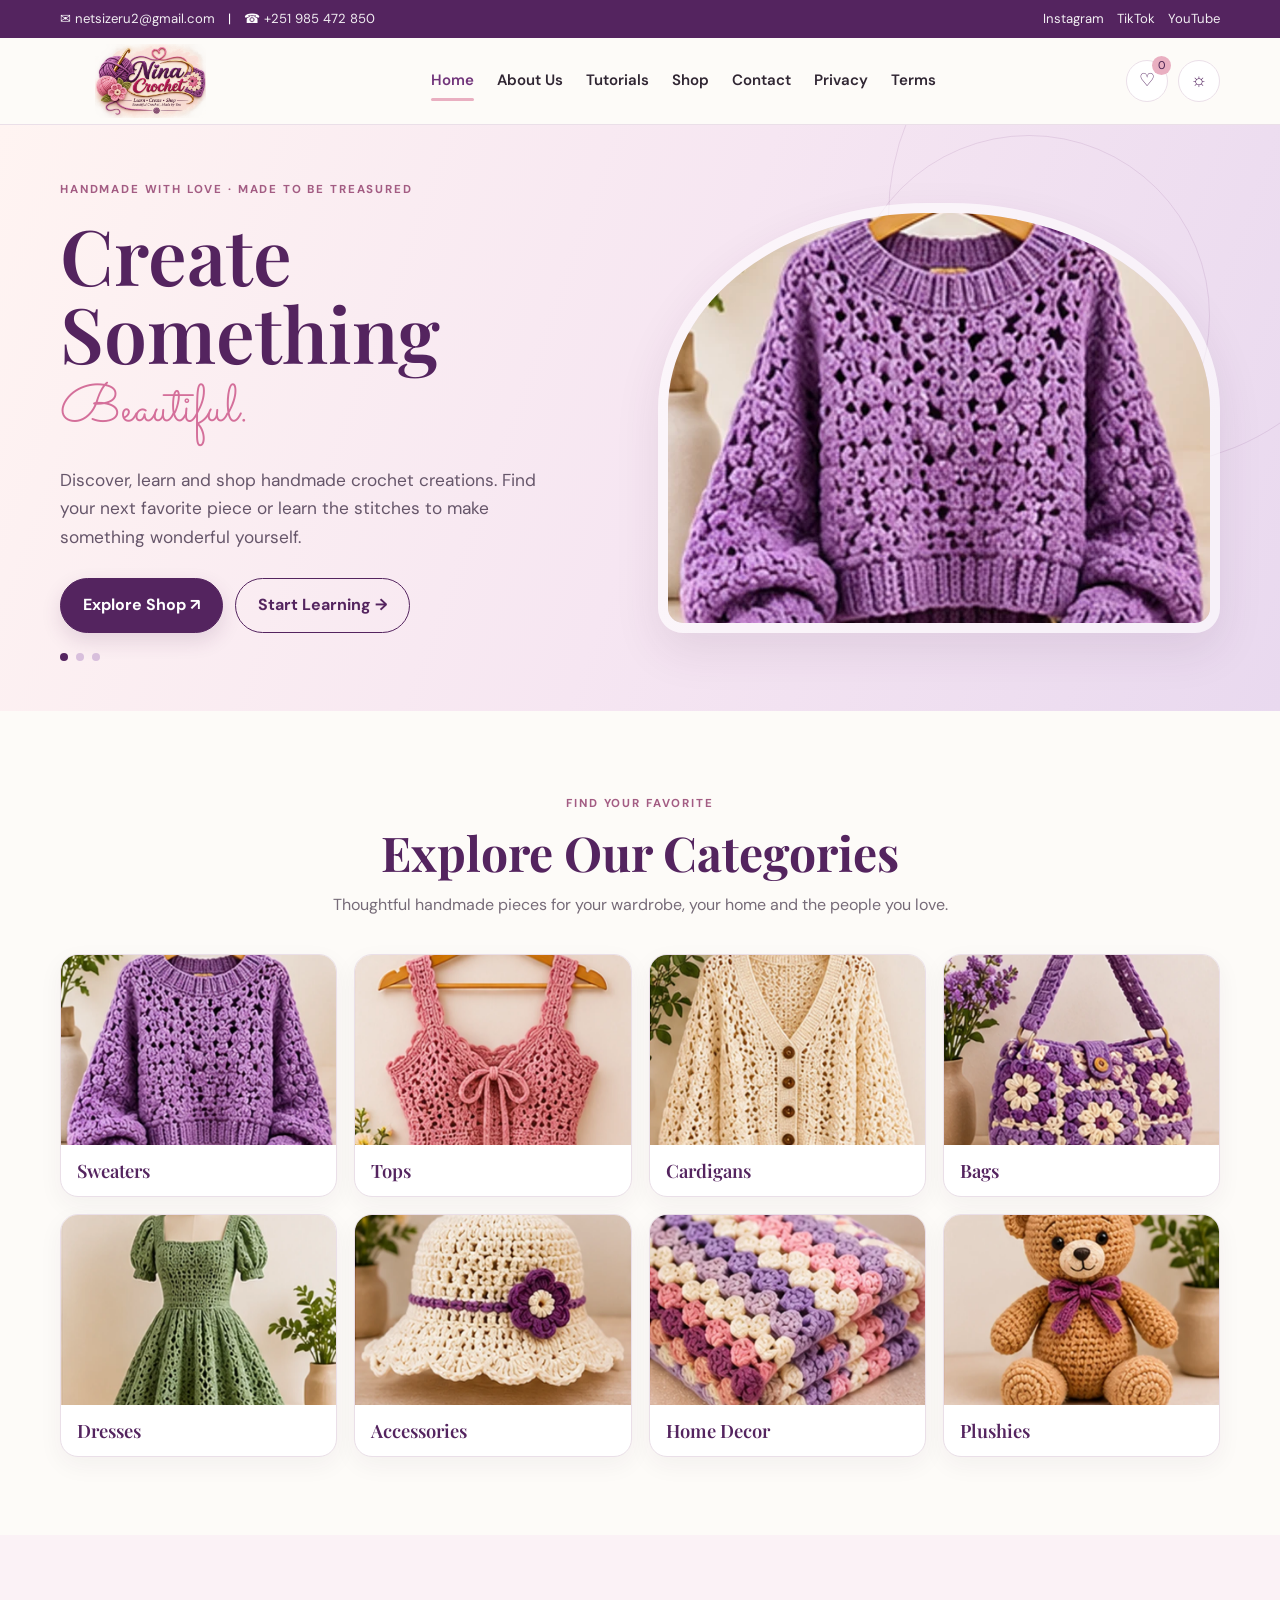
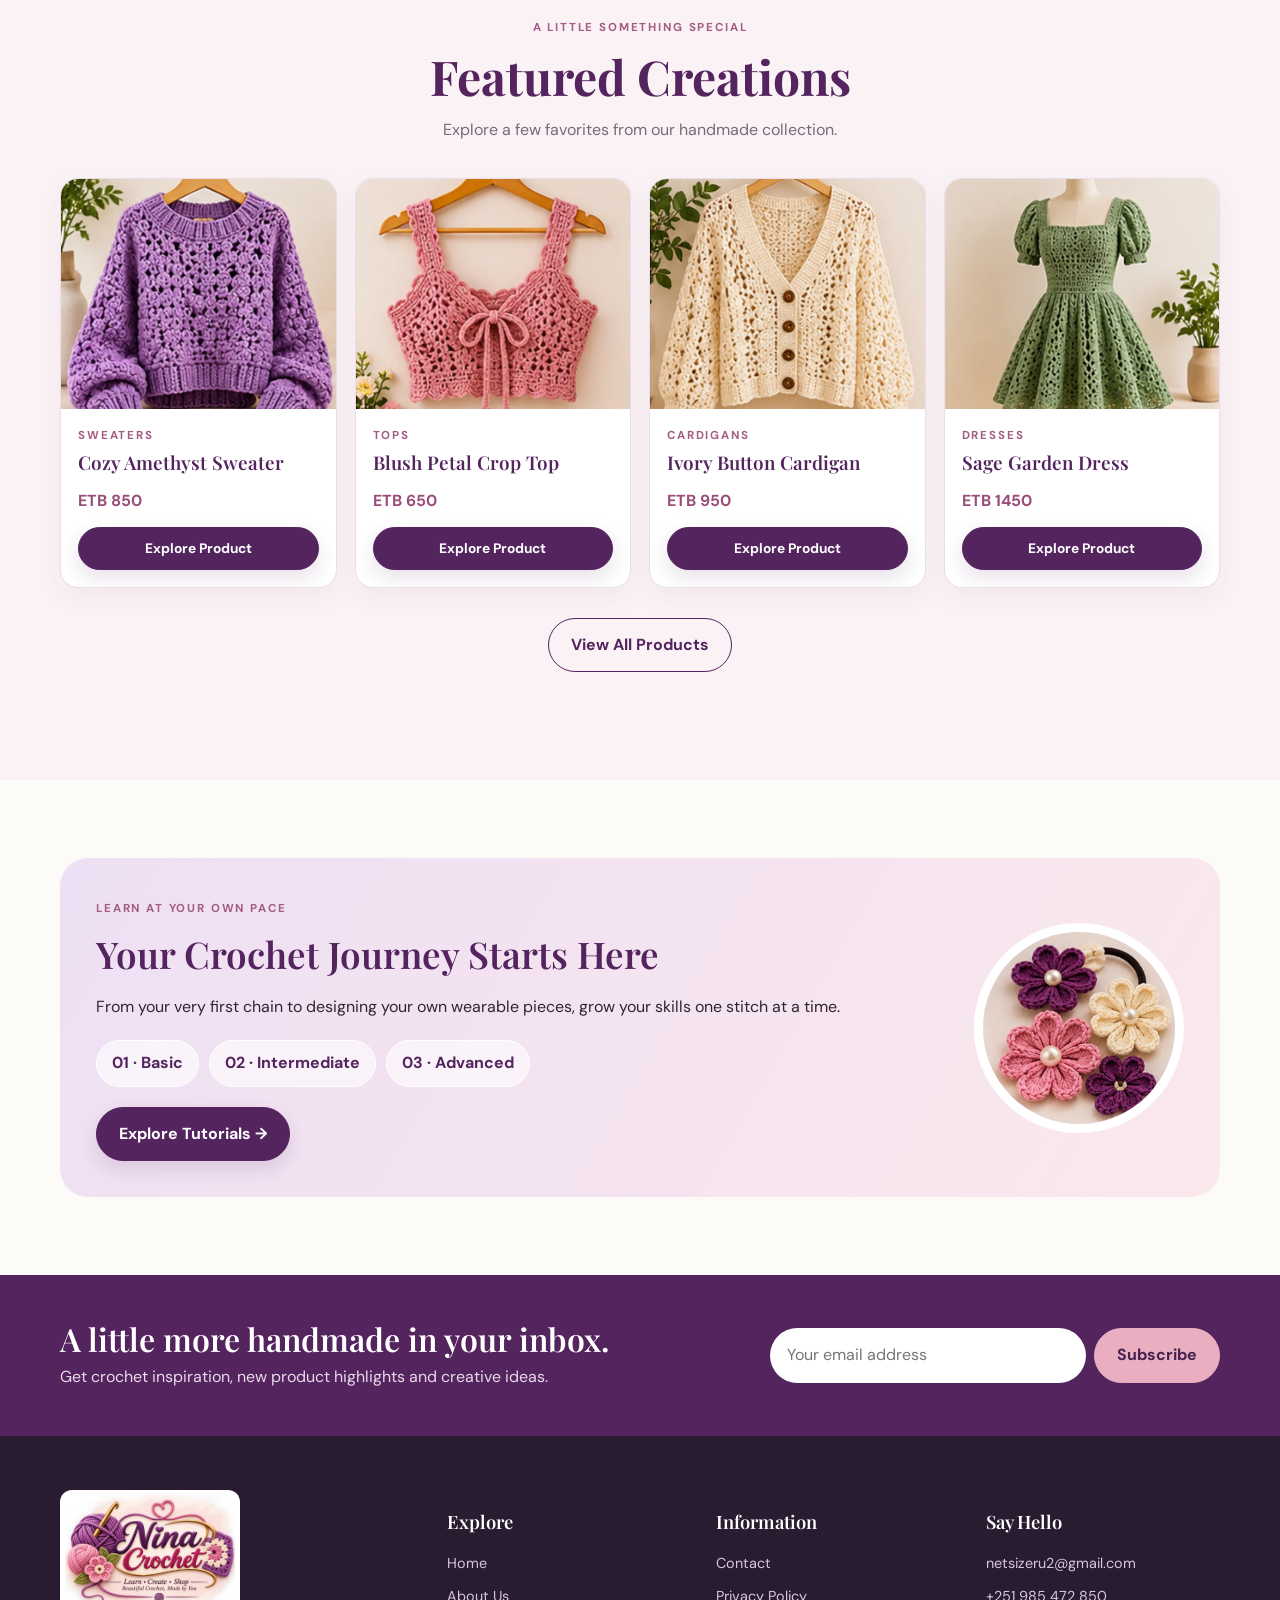
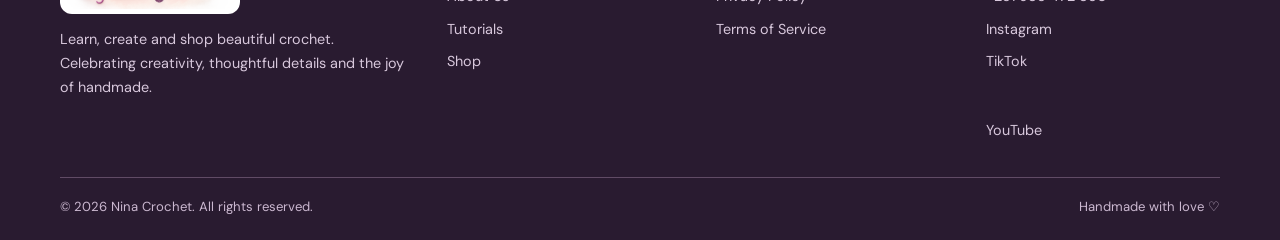
==== index.html @ e2ac70da "Add files via upload" ====
<!doctype html><html lang="en"><head><meta charset="utf-8"><meta name="viewport" content="width=device-width,initial-scale=1"><meta name="description" content="Discover handmade crochet fashion, accessories and tutorials with Nina Crochet."><title>Nina Crochet | Learn • Create • Shop</title><link rel="icon" href="assets/logo/nina-crochet-logo.png"><link rel="stylesheet" href="css/style.css"></head><body>
<div class="topbar"><div class="container"><span>✉ <a href="mailto:netsizeru2@gmail.com">netsizeru2@gmail.com</a>　|　☎ <a href="tel:+251985472850">+251 985 472 850</a></span><span><a href="https://instagram.com/craftware_by_nina" target="_blank" rel="noopener">Instagram</a>　<a href="https://tiktok.com/@ninascrochet" target="_blank" rel="noopener">TikTok</a>　<a href="https://www.youtube.com/@netsizeru6350" target="_blank" rel="noopener">YouTube</a></span></div></div>
<header class="site-header"><div class="container nav-wrap"><a class="brand" href="index.html"><img src="assets/logo/nina-crochet-logo.png" alt="Nina Crochet logo"></a><nav class="nav-links" data-nav><a class="active" href="index.html">Home</a><a href="about.html">About Us</a><a href="tutorials.html">Tutorials</a><a href="shop.html">Shop</a><a href="contact.html">Contact</a><a href="privacy.html">Privacy</a><a href="terms.html">Terms</a></nav><div class="nav-actions"><a class="icon-button cart-link" href="shop.html#cart" aria-label="Shopping cart">♡<span class="cart-count" data-cart-count>0</span></a><button class="icon-button" data-theme-toggle aria-label="Toggle theme">☼</button><button class="icon-button menu-toggle" data-menu-toggle aria-label="Open menu" aria-expanded="false">☰</button></div></div></header>
<main><section class="hero"><div class="container hero-inner"><div class="hero-copy"><span class="eyebrow">Handmade with love · Made to be treasured</span><h1>Create Something <span class="script">Beautiful.</span></h1><p>Discover, learn and shop handmade crochet creations. Find your next favorite piece or learn the stitches to make something wonderful yourself.</p><div class="hero-actions"><a class="button" href="shop.html">Explore Shop ↗</a><a class="button button-outline" href="tutorials.html">Start Learning →</a></div><div class="hero-dots"><span></span><span></span><span></span></div></div><div class="hero-art"><div class="hero-slide active"><img src="assets/products/crochet-01.webp" alt="Nina Crochet brand moodboard with crochet fashion"></div></div></div></section>
<section class="section"><div class="container"><div class="section-heading"><span class="eyebrow">Find your favorite</span><h2>Explore Our Categories</h2><p>Thoughtful handmade pieces for your wardrobe, your home and the people you love.</p></div><div class="category-grid">
<a class="category-card" href="shop.html?category=Sweaters"><img src="assets/products/crochet-01.webp" alt="Crochet sweater"><h3>Sweaters</h3></a><a class="category-card" href="shop.html?category=Tops"><img src="assets/products/crochet-02.webp" alt="Crochet top"><h3>Tops</h3></a><a class="category-card" href="shop.html?category=Cardigans"><img src="assets/products/crochet-03.webp" alt="Crochet cardigan"><h3>Cardigans</h3></a><a class="category-card" href="shop.html?category=Bags"><img src="assets/products/crochet-05.webp" alt="Crochet bag"><h3>Bags</h3></a><a class="category-card" href="shop.html?category=Dresses"><img src="assets/products/crochet-04.webp" alt="Crochet dress"><h3>Dresses</h3></a><a class="category-card" href="shop.html?category=Accessories"><img src="assets/products/crochet-06.webp" alt="Crochet accessories"><h3>Accessories</h3></a><a class="category-card" href="shop.html?category=Home%20Decor"><img src="assets/products/crochet-11.webp" alt="Crochet blanket"><h3>Home Decor</h3></a><a class="category-card" href="shop.html?category=Plushies"><img src="assets/products/crochet-14.webp" alt="Crochet teddy bear"><h3>Plushies</h3></a></div></div></section>
<section class="section" style="background:#fbf2f6"><div class="container"><div class="section-heading"><span class="eyebrow">A little something special</span><h2>Featured Creations</h2><p>Explore a few favorites from our handmade collection.</p></div><div class="product-grid" id="home-featured"></div><div class="center-action"><a class="button button-outline" href="shop.html">View All Products</a></div></div></section>
<section class="section"><div class="container"><div class="learning-banner"><div><span class="eyebrow">Learn at your own pace</span><h2 style="font:600 2.3rem 'Playfair Display',serif;color:var(--plum);margin:8px 0">Your Crochet Journey Starts Here</h2><p>From your very first chain to designing your own wearable pieces, grow your skills one stitch at a time.</p><div class="level-pills"><span>01 · Basic</span><span>02 · Intermediate</span><span>03 · Advanced</span></div><a class="button" href="tutorials.html">Explore Tutorials →</a></div><img src="assets/products/crochet-12.webp" alt="Handmade crochet flowers" style="width:210px;height:210px;object-fit:cover;border-radius:50%;border:9px solid #fff"></div></div></section>
<section class="newsletter"><div class="container newsletter-inner"><div><h2>A little more handmade in your inbox.</h2><p>Get crochet inspiration, new product highlights and creative ideas.</p></div><form data-newsletter><input type="email" placeholder="Your email address" required aria-label="Email address"><button class="button" type="submit">Subscribe</button></form></div></section></main>
<footer class="site-footer"><div class="container"><div class="footer-grid"><div><img class="footer-logo" src="assets/logo/nina-crochet-logo.png" alt="Nina Crochet"><p>Learn, create and shop beautiful crochet. Celebrating creativity, thoughtful details and the joy of handmade.</p></div><div><h3>Explore</h3><div class="footer-links"><a href="index.html">Home</a><a href="about.html">About Us</a><a href="tutorials.html">Tutorials</a><a href="shop.html">Shop</a></div></div><div><h3>Information</h3><div class="footer-links"><a href="contact.html">Contact</a><a href="privacy.html">Privacy Policy</a><a href="terms.html">Terms of Service</a></div></div><div><h3>Say Hello</h3><div class="footer-links"><a href="mailto:netsizeru2@gmail.com">netsizeru2@gmail.com</a><a href="tel:+251985472850">+251 985 472 850</a><a href="https://instagram.com/craftware_by_nina">Instagram</a><a href="https://tiktok.com/@ninascrochet">TikTok</a>　<a href="https://www.youtube.com/@netsizeru6350" target="_blank" rel="noopener">YouTube</a></div></div></div><div class="footer-bottom"><span>© <span data-year></span> Nina Crochet. All rights reserved.</span><span>Handmade with love ♡</span></div></div></footer>
<script src="js/products.js"></script><script src="js/cart.js"></script><script src="js/main.js"></script><script>const featured=document.querySelector('#home-featured');if(featured)featured.innerHTML=PRODUCTS.slice(0,4).map(p=>`<article class="product-card"><a class="product-photo" href="shop.html"><img src="${p.image}" alt="${p.name}"></a><div class="product-info"><span class="eyebrow">${p.category}</span><h3>${p.name}</h3><div class="product-meta"><span>ETB ${p.price}</span></div><a class="button button-small" href="shop.html">Explore Product</a></div></article>`).join('');</script></body></html>
---- css/style.css ----
@import url('https://fonts.googleapis.com/css2?family=DM+Sans:wght@400;500;600;700&family=Playfair+Display:wght@500;600;700&family=Sacramento&display=swap');
:root{--plum:#54245f;--plum2:#71357b;--lav:#c6a7d8;--pink:#e9afc1;--pink2:#f7dce5;--cream:#fff8f0;--ivory:#fdfbf8;--gold:#c5a46d;--ink:#302633;--muted:#766b78;--line:#eadfe8;--card:#fff;--shadow:0 18px 45px rgba(76,39,79,.10);--radius:22px}*{box-sizing:border-box}html{scroll-behavior:smooth}body{margin:0;background:var(--ivory);color:var(--ink);font-family:'DM Sans',sans-serif;line-height:1.65}a{color:inherit;text-decoration:none}button,input,select,textarea{font:inherit}button{cursor:pointer}img{max-width:100%;display:block}.container{width:min(1160px,calc(100% - 40px));margin:auto}.topbar{background:var(--plum);color:#fff;font-size:.82rem;padding:8px 0}.topbar .container{display:flex;justify-content:space-between;gap:14px;flex-wrap:wrap}.topbar a{opacity:.92}.site-header{position:sticky;top:0;z-index:50;background:rgba(253,251,248,.92);backdrop-filter:blur(18px);border-bottom:1px solid var(--line)}.nav-wrap{min-height:86px;display:flex;align-items:center;justify-content:space-between;gap:22px}.brand img{width:180px;height:74px;object-fit:contain;mix-blend-mode:multiply}.nav-links{display:flex;align-items:center;gap:23px;font-size:.94rem;font-weight:600}.nav-links a{padding:10px 0;position:relative}.nav-links a:hover,.nav-links a.active{color:var(--plum2)}.nav-links a.active:after{content:'';height:3px;background:var(--pink);position:absolute;bottom:2px;left:0;right:0;border-radius:9px}.nav-actions{display:flex;align-items:center;gap:10px}.icon-button{width:42px;height:42px;border:1px solid var(--line);background:var(--card);border-radius:50%;color:var(--plum);display:grid;place-items:center;font-size:1.15rem}.cart-link{position:relative}.cart-count{position:absolute;right:-4px;top:-5px;background:var(--pink);color:#48214f;border-radius:20px;min-width:19px;height:19px;font-size:.7rem;display:grid;place-items:center}.menu-toggle{display:none}.button{display:inline-flex;align-items:center;justify-content:center;gap:9px;background:var(--plum);color:#fff;border:1px solid var(--plum);padding:13px 22px;border-radius:999px;font-weight:700;transition:.25s;box-shadow:0 8px 20px rgba(84,36,95,.14)}.button:hover{background:var(--plum2);transform:translateY(-2px)}.button:disabled{opacity:.42;cursor:not-allowed;transform:none}.button-outline{background:transparent;color:var(--plum);box-shadow:none}.button-pink{background:#d978a0;border-color:#d978a0;color:#fff}.button-small{padding:9px 15px;font-size:.86rem}.eyebrow{text-transform:uppercase;letter-spacing:.16em;font-size:.72rem;color:#a35c83;font-weight:700}.section{padding:78px 0}.section-heading{text-align:center;max-width:680px;margin:0 auto 35px}.section-heading.left{text-align:left;margin:0 0 25px}.section-heading h1,.section-heading h2{font-family:'Playfair Display',serif;color:var(--plum);line-height:1.13;margin:10px 0 13px}.section-heading h1{font-size:clamp(2.5rem,5vw,4.2rem)}.section-heading h2{font-size:clamp(2rem,4vw,3rem)}.section-heading p{color:var(--muted);margin:0}.hero{min-height:540px;position:relative;overflow:hidden;background:linear-gradient(110deg,#fff4f2 0%,#f6e6f2 52%,#e9d9ef 100%);display:flex;align-items:center}.hero:before,.hero:after{content:'';position:absolute;border:1px solid rgba(113,53,123,.12);border-radius:50%;width:500px;height:500px;right:-110px;top:-160px}.hero:after{width:360px;height:360px;right:70px;top:10px}.hero-inner{position:relative;z-index:2;display:grid;grid-template-columns:1fr 1fr;align-items:center;gap:35px}.hero-copy{padding:50px 0}.hero h1{font:600 clamp(3rem,6vw,5.3rem)/1.02 'Playfair Display',serif;color:var(--plum);margin:14px 0}.script{font:3.3rem 'Sacramento',cursive;color:#d46f9a;display:block}.hero p{font-size:1.08rem;color:#66566a;max-width:500px}.hero-actions{display:flex;gap:12px;flex-wrap:wrap;margin-top:27px}.hero-art{position:relative;z-index:2}.hero-art img{width:100%;height:430px;object-fit:cover;border-radius:48% 48% 25px 25px;box-shadow:var(--shadow);border:10px solid rgba(255,255,255,.62)}.hero-slide{display:none}.hero-slide.active{display:block;animation:fade .7s}@keyframes fade{from{opacity:.4;transform:translateY(8px)}to{opacity:1;transform:none}}.hero-dots{display:flex;gap:8px;margin-top:20px}.hero-dots span{width:8px;height:8px;border-radius:50%;background:#d8bfdc}.hero-dots span:first-child{background:var(--plum)}.category-grid{display:grid;grid-template-columns:repeat(4,1fr);gap:17px}.category-card{background:var(--card);border:1px solid var(--line);border-radius:18px;overflow:hidden;box-shadow:0 8px 24px rgba(64,33,65,.05);transition:.25s}.category-card:hover{transform:translateY(-5px);box-shadow:var(--shadow)}.category-card img{height:190px;width:100%;object-fit:cover}.category-card h3{font:600 1.15rem 'Playfair Display',serif;color:var(--plum);padding:13px 16px;margin:0}.product-grid{display:grid;grid-template-columns:repeat(4,1fr);gap:18px}.product-card{background:var(--card);border:1px solid var(--line);border-radius:18px;overflow:hidden;box-shadow:0 8px 25px rgba(64,33,65,.05);display:flex;flex-direction:column}.product-photo{display:block;overflow:hidden;background:#f7eaf0}.product-photo img{width:100%;height:230px;object-fit:cover;transition:transform .4s}.product-card:hover .product-photo img{transform:scale(1.05)}.product-info{padding:17px;display:flex;flex-direction:column;flex:1}.product-info h3{font:600 1.18rem 'Playfair Display',serif;color:var(--plum);margin:5px 0}.product-info p{font-size:.88rem;color:var(--muted);margin:4px 0 12px;flex:1}.product-meta{display:flex;justify-content:space-between;align-items:center;font-weight:700;margin:8px 0 13px}.product-meta span:first-child{color:#9b4d79}.learning-banner{background:linear-gradient(120deg,#eee0f4,#fbe8ed);border-radius:28px;padding:36px;display:grid;grid-template-columns:1fr auto;align-items:center;gap:20px}.level-pills{display:flex;gap:10px;flex-wrap:wrap;margin:20px 0}.level-pills span{background:#fff9;border:1px solid #fff;padding:9px 15px;border-radius:50px;color:var(--plum);font-weight:700}.newsletter{background:var(--plum);color:#fff;padding:42px 0}.newsletter-inner{display:flex;justify-content:space-between;align-items:center;gap:30px}.newsletter h2{font:600 2rem 'Playfair Display',serif;margin:0}.newsletter p{margin:4px 0;color:#e9dbea}.newsletter form{display:flex;gap:8px;width:min(450px,100%)}.newsletter input{min-width:0;flex:1;border:0;border-radius:99px;padding:13px 17px}.newsletter .button{background:var(--pink);border-color:var(--pink);color:#45224e;box-shadow:none}.page-hero{padding:65px 0;background:linear-gradient(115deg,#f8eaf0,#eee4f5);text-align:center}.page-hero h1{font:600 clamp(2.5rem,5vw,4rem) 'Playfair Display',serif;color:var(--plum);margin:8px}.page-hero p{color:var(--muted);max-width:650px;margin:10px auto}.content-grid{display:grid;grid-template-columns:repeat(2,1fr);gap:24px}.content-card{background:var(--card);padding:28px;border:1px solid var(--line);border-radius:var(--radius);box-shadow:0 8px 25px rgba(64,33,65,.04)}.content-card h2,.content-card h3{font-family:'Playfair Display',serif;color:var(--plum)}.content-card p{color:var(--muted)}.contact-grid{display:grid;grid-template-columns:repeat(3,1fr);gap:17px}.contact-card{background:var(--card);padding:23px;border:1px solid var(--line);border-radius:18px}.contact-card .contact-icon{font-size:1.7rem;color:#b96c98}.contact-card h3{font-family:'Playfair Display',serif;color:var(--plum);margin:8px 0}.contact-form{max-width:720px;margin:35px auto 0;background:var(--card);border:1px solid var(--line);padding:30px;border-radius:22px}.field{display:grid;gap:7px;margin-bottom:16px}.field label{font-weight:700;font-size:.9rem}.field input,.field select,.field textarea,.filter-control{width:100%;padding:12px 14px;border:1px solid var(--line);border-radius:12px;background:var(--ivory);color:var(--ink)}.field textarea{min-height:130px;resize:vertical}.site-footer{background:#291b30;color:#f8edf7;padding:54px 0 22px}.footer-grid{display:grid;grid-template-columns:1.5fr 1fr 1fr 1fr;gap:35px}.footer-logo{width:180px;background:#fff;border-radius:12px;padding:5px;margin-bottom:13px}.site-footer p,.site-footer a{color:#d8c8dc;font-size:.9rem}.site-footer h3{font:600 1.15rem 'Playfair Display',serif;color:#fff}.footer-links{display:grid;gap:9px}.footer-bottom{border-top:1px solid #604b65;margin-top:35px;padding-top:18px;display:flex;justify-content:space-between;gap:15px;flex-wrap:wrap;color:#cbb8d0;font-size:.82rem}.filter-layout{display:grid;grid-template-columns:245px 1fr;gap:28px}.filter-panel{background:var(--card);border:1px solid var(--line);padding:20px;border-radius:18px;height:max-content;position:sticky;top:110px}.filter-panel h3{font:600 1.25rem 'Playfair Display',serif;color:var(--plum);margin:0 0 18px}.filter-panel .field{margin-bottom:14px}.filter-panel label{font-size:.85rem;font-weight:700}.shop-toolbar{display:flex;justify-content:space-between;gap:15px;align-items:center;margin-bottom:18px;flex-wrap:wrap}.shop-toolbar input{max-width:260px}.shop-toolbar select{width:auto;min-width:160px}.center-action{text-align:center;margin:30px 0}.cart-layout{display:grid;grid-template-columns:1.5fr .8fr;gap:25px}.cart-box,.summary-box{background:var(--card);border:1px solid var(--line);border-radius:20px;padding:24px}.cart-row{display:grid;grid-template-columns:75px 1fr auto auto;gap:14px;align-items:center;padding:15px 0;border-bottom:1px solid var(--line)}.cart-row img{width:75px;height:75px;object-fit:cover;border-radius:12px}.cart-row-main small{display:block;color:var(--muted)}.quantity{display:flex;align-items:center;gap:10px;margin-top:7px}.quantity button{width:26px;height:26px;border:1px solid var(--line);background:var(--ivory);border-radius:50%}.summary-box{height:max-content}.summary-line{display:flex;justify-content:space-between;margin:12px 0}.summary-total{border-top:1px solid var(--line);padding-top:15px;font-size:1.2rem;font-weight:700}.empty-state{text-align:center;color:var(--muted);padding:30px}.modal{border:0;border-radius:22px;padding:0;width:min(560px,calc(100% - 30px));box-shadow:0 25px 90px #24152b55}.modal::backdrop{background:#21142899;backdrop-filter:blur(4px)}.modal-inner{padding:28px;background:var(--ivory)}.modal-head{display:flex;justify-content:space-between;align-items:center}.modal-head h2{font:600 1.8rem 'Playfair Display',serif;color:var(--plum)}.level-grid{display:grid;grid-template-columns:repeat(3,1fr);gap:18px}.level-card{background:var(--card);border:1px solid var(--line);border-radius:20px;padding:23px;box-shadow:0 10px 28px rgba(64,33,65,.05)}.level-card.locked{opacity:.62}.level-number{font:600 2rem 'Playfair Display',serif;color:#c17ca5}.level-top{display:flex;justify-content:space-between;align-items:center}.pill{font-size:.73rem;font-weight:700;padding:5px 10px;border-radius:30px;background:#f6e4ed;color:#85456d}.level-card h2{font:600 1.8rem 'Playfair Display',serif;color:var(--plum);margin:12px 0 4px}.level-card p,.level-card small{color:var(--muted)}.progress-track{height:7px;background:#f0e5ef;border-radius:10px;margin:17px 0 7px;overflow:hidden}.progress-track span{display:block;height:100%;background:linear-gradient(90deg,#b77ac6,#e89bb8);border-radius:10px}.level-card .button{width:100%;margin-top:15px}.lesson-area,.quiz-area{margin-top:35px;background:var(--card);border:1px solid var(--line);border-radius:22px;padding:30px}.lesson-list{display:grid;gap:10px}.lesson-row{display:flex;align-items:center;justify-content:space-between;gap:16px;padding:14px;border:1px solid var(--line);border-radius:14px}.lesson-row>div{display:flex;gap:13px;align-items:center}.lesson-index{font:600 1.3rem 'Playfair Display',serif;color:#bd7ca0}.lesson-row small{display:block;color:var(--muted)}.quiz-callout{margin-top:22px;background:#f8edf4;padding:20px;border-radius:15px;display:flex;justify-content:space-between;align-items:center;gap:15px}.quiz-callout p{margin:4px 0;color:var(--muted)}.quiz-question{border:1px solid var(--line);border-radius:15px;padding:17px;margin:15px 0}.quiz-question legend{font-weight:700;padding:0 7px}.quiz-question label{display:block;padding:7px;color:var(--muted)}.quiz-result{background:#f5eaf5;padding:20px;border-radius:15px;margin-top:18px}.certificate{border:8px double var(--gold);padding:35px;text-align:center;background:#fffaf5}.certificate h2{font:600 2.4rem 'Playfair Display',serif;color:var(--plum)}.hidden,[hidden]{display:none!important}.notice{padding:14px 17px;background:#fff2df;border-left:4px solid var(--gold);border-radius:10px;color:#68533b;font-size:.9rem}.socials{display:flex;gap:12px;flex-wrap:wrap}.socials a{border:1px solid #ffffff44;border-radius:50px;padding:8px 13px}
:root[data-theme="dark"]{--ivory:#211a25;--card:#302538;--ink:#f7edf5;--muted:#c7b7c8;--line:#55445b;--cream:#302538;--plum:#d8b5e5;--plum2:#c69ad7;--shadow:0 18px 45px rgba(0,0,0,.25)}:root[data-theme="dark"] .site-header{background:rgba(38,29,43,.93)}:root[data-theme="dark"] .brand img{mix-blend-mode:normal;border-radius:8px}:root[data-theme="dark"] .page-hero,:root[data-theme="dark"] .hero{background:linear-gradient(110deg,#332337,#44334e)}:root[data-theme="dark"] .hero p{color:#e0d3e4}:root[data-theme="dark"] .learning-banner,:root[data-theme="dark"] .quiz-callout,:root[data-theme="dark"] .quiz-result{background:#49364e}:root[data-theme="dark"] .field input,:root[data-theme="dark"] .field select,:root[data-theme="dark"] .field textarea,:root[data-theme="dark"] .filter-control{background:#251d2b;color:var(--ink)}
@media(max-width:900px){.nav-links{display:none;position:absolute;top:86px;left:0;right:0;background:var(--ivory);padding:18px 25px 25px;box-shadow:var(--shadow);flex-direction:column;align-items:flex-start}.nav-links.open{display:flex}.menu-toggle{display:grid}.hero-inner{grid-template-columns:1fr 1fr}.hero-art img{height:350px}.category-grid,.product-grid{grid-template-columns:repeat(2,1fr)}.level-grid{grid-template-columns:1fr}.footer-grid{grid-template-columns:repeat(2,1fr)}.contact-grid{grid-template-columns:repeat(2,1fr)}}
@media(max-width:620px){.container{width:min(100% - 28px,1160px)}.topbar .container{justify-content:center}.nav-wrap{min-height:74px}.brand img{width:140px;height:62px}.nav-links{top:74px}.nav-actions{gap:6px}.hero{min-height:auto}.hero-inner{grid-template-columns:1fr;gap:0}.hero-copy{padding:48px 0 15px}.hero h1{font-size:3.2rem}.hero-art img{height:270px;border-radius:28px}.section{padding:55px 0}.category-grid,.product-grid{grid-template-columns:repeat(2,minmax(0,1fr));gap:12px}.category-card img{height:135px}.product-photo img{height:165px}.product-info{padding:12px}.product-info h3{font-size:1rem}.product-info p{font-size:.8rem}.learning-banner{grid-template-columns:1fr;padding:24px}.newsletter-inner{display:block}.newsletter form{margin-top:18px}.content-grid,.contact-grid{grid-template-columns:1fr}.filter-layout{grid-template-columns:1fr}.filter-panel{position:static}.cart-layout{grid-template-columns:1fr}.cart-row{grid-template-columns:58px 1fr auto;gap:9px}.cart-row img{width:58px;height:58px}.cart-row>strong{grid-column:2}.cart-row>.icon-button{grid-column:3;grid-row:1}.footer-grid{grid-template-columns:1fr 1fr;gap:22px}.lesson-area,.quiz-area{padding:18px}.lesson-row{align-items:flex-start;flex-direction:column}.quiz-callout{align-items:flex-start;flex-direction:column}.page-hero{padding:48px 0}.section-heading h2{font-size:2.2rem}}
.lesson-row{display:block}.lesson-row summary{cursor:pointer;list-style:none;font-weight:600;color:var(--plum)}.lesson-row summary::-webkit-details-marker{display:none}.lesson-row summary:after{content:'＋';float:right;color:#b96c98}.lesson-row[open] summary:after{content:'−'}.lesson-row p{color:var(--muted);margin:12px 0}.lesson-row .button{margin:4px 0 0}@media print{body *{visibility:hidden!important}#nina-certificate,#nina-certificate *{visibility:visible!important}#nina-certificate{position:absolute;left:0;top:0;width:100%;background:#fff!important;color:#302633!important}}
.lesson-video-placeholder{margin:12px 0;padding:22px;border:1px dashed #cba9c9;border-radius:13px;background:linear-gradient(120deg,#fbf1f7,#f5edf8);color:#8a688a;text-align:center;font-size:.88rem}
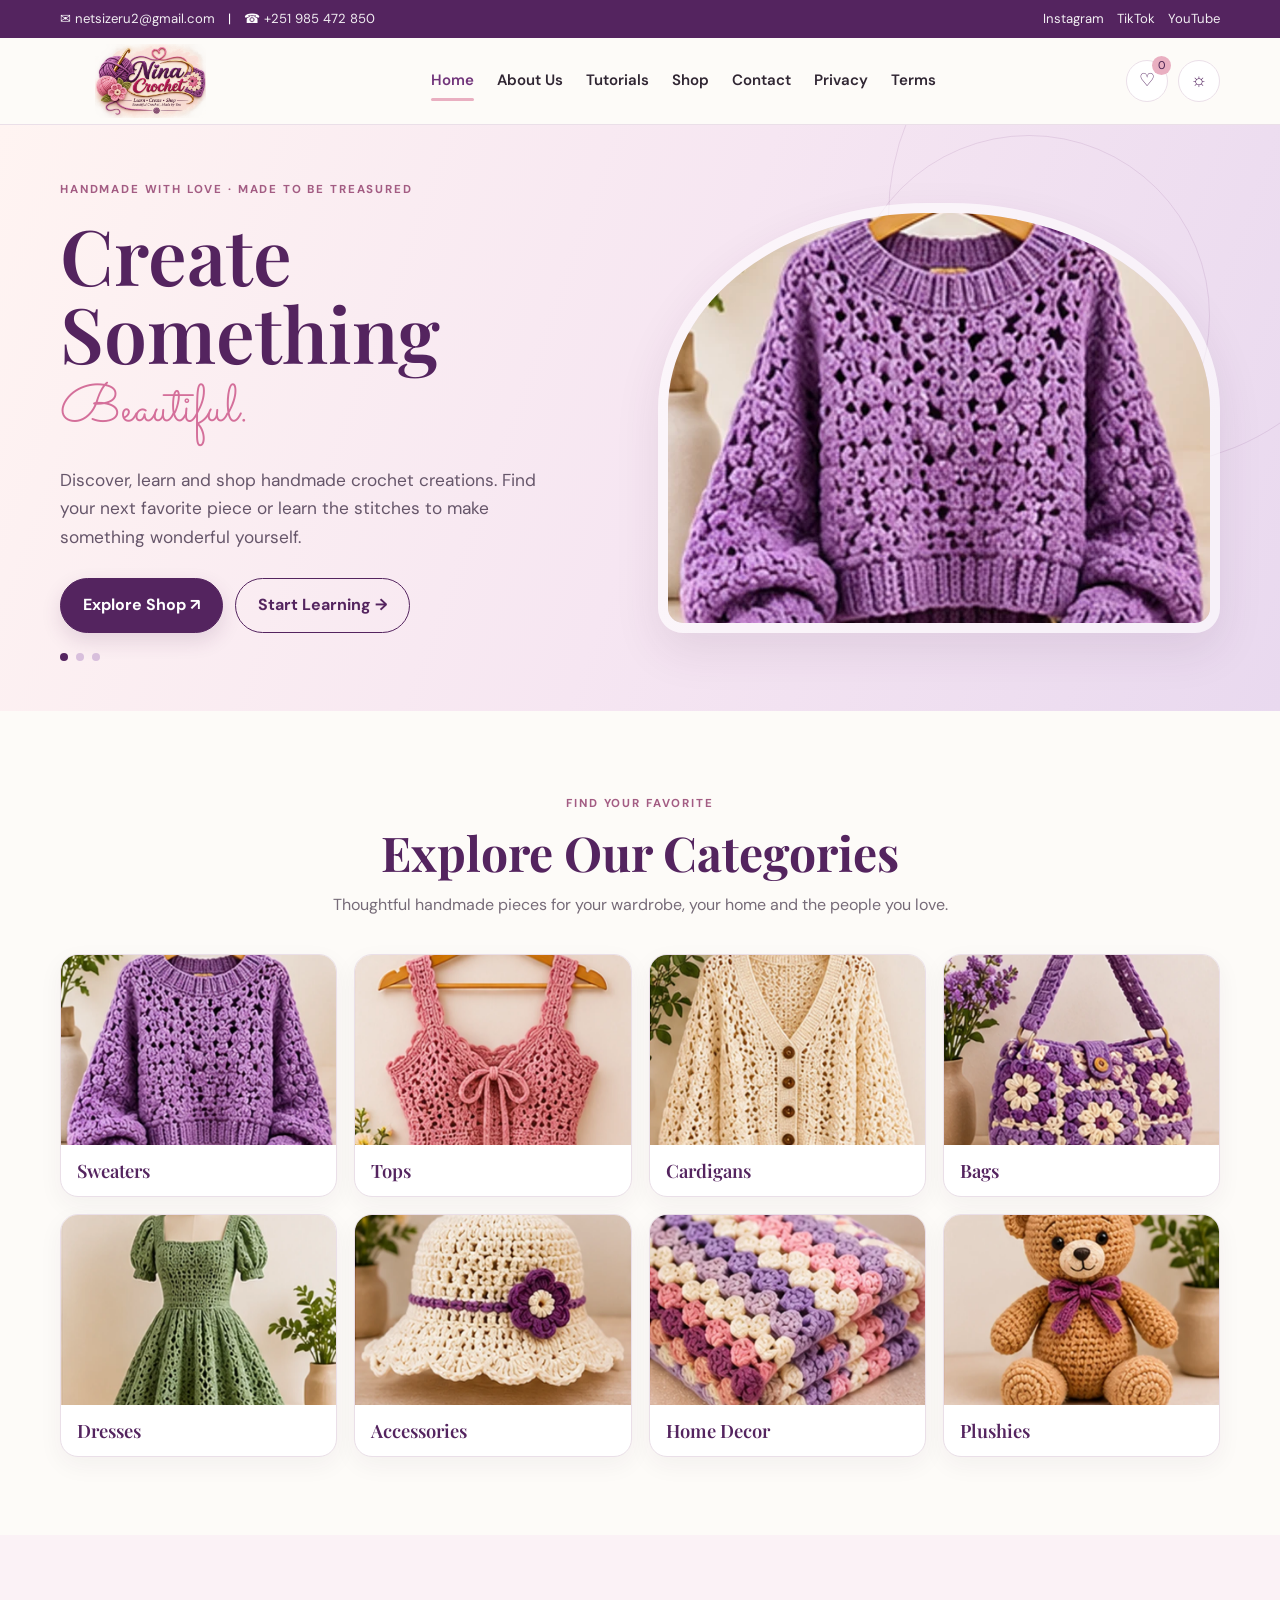
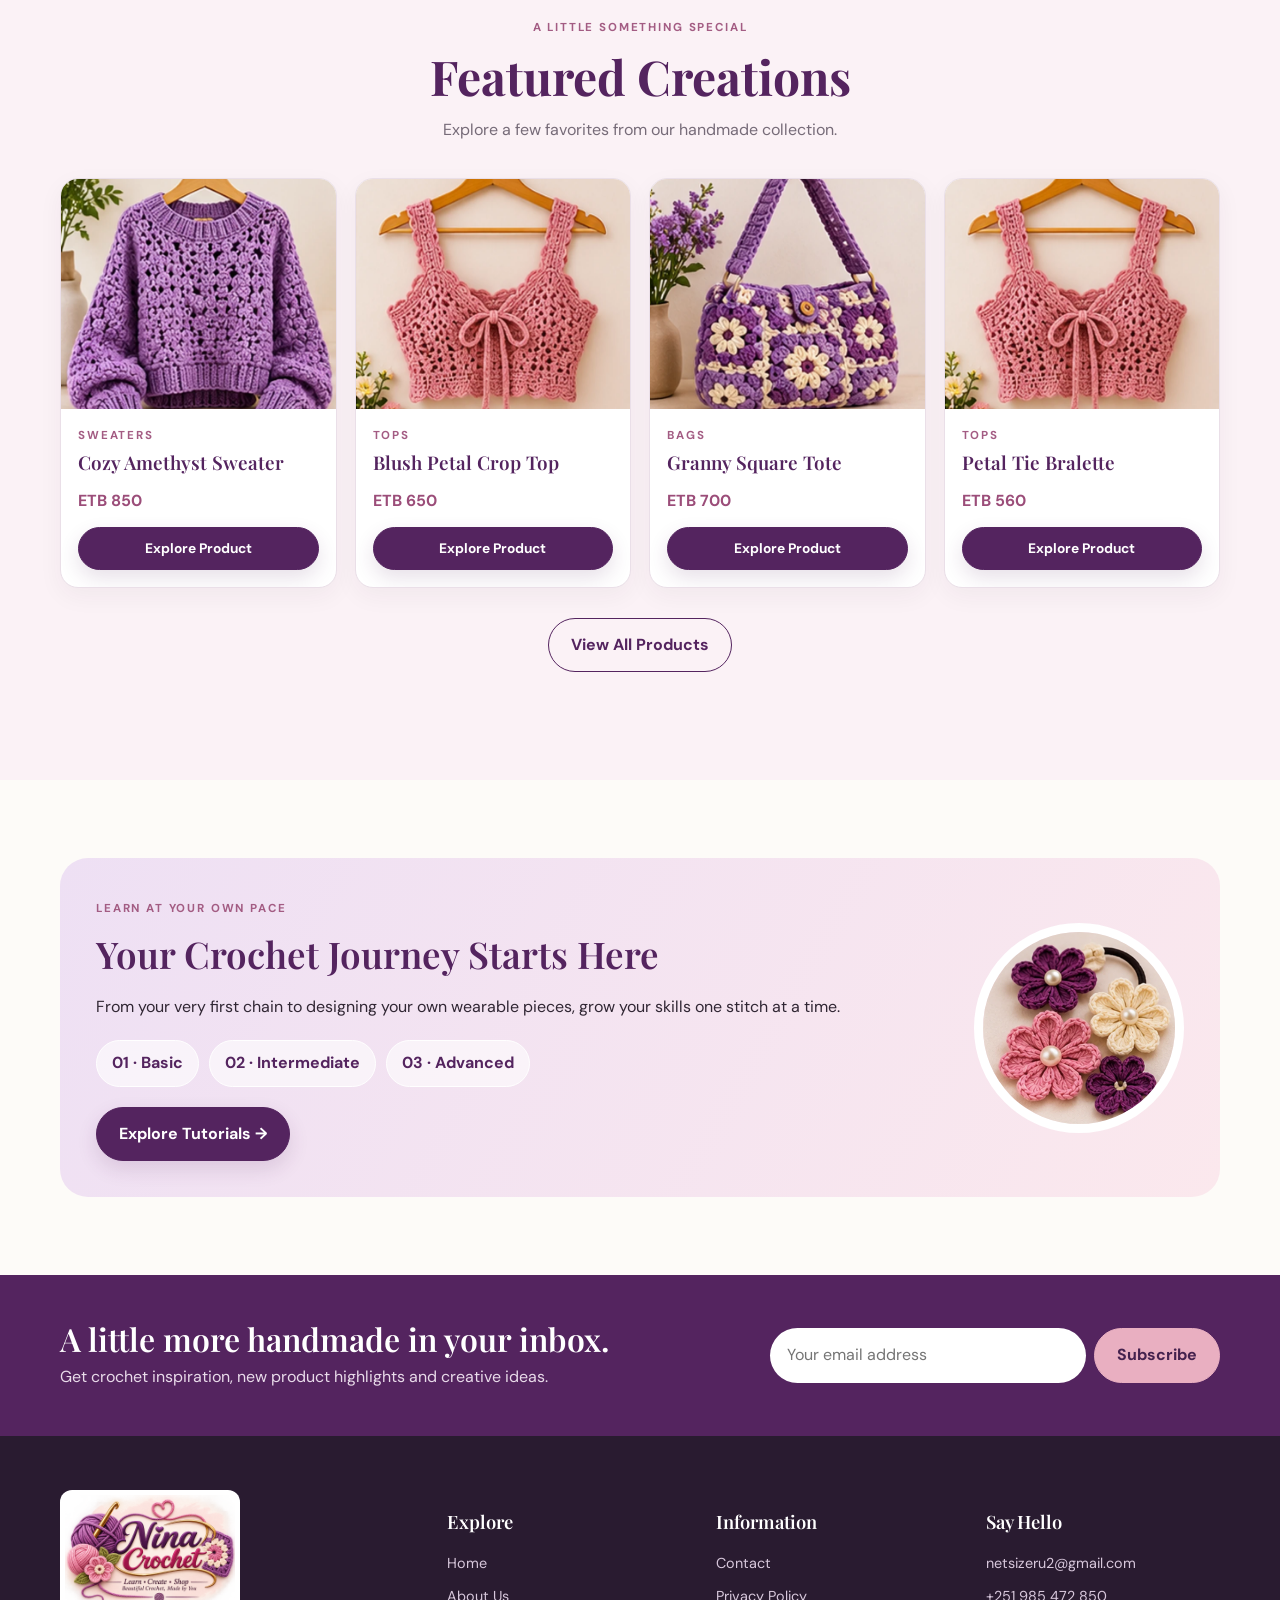
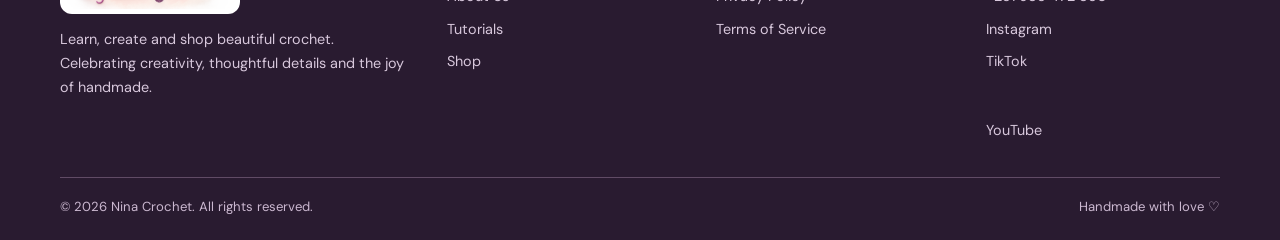
==== commit 73db1bdd: "Add files via upload" ====
--- a/index.html
+++ b/index.html
@@ -8,4 +8,4 @@
 <section class="section"><div class="container"><div class="learning-banner"><div><span class="eyebrow">Learn at your own pace</span><h2 style="font:600 2.3rem 'Playfair Display',serif;color:var(--plum);margin:8px 0">Your Crochet Journey Starts Here</h2><p>From your very first chain to designing your own wearable pieces, grow your skills one stitch at a time.</p><div class="level-pills"><span>01 · Basic</span><span>02 · Intermediate</span><span>03 · Advanced</span></div><a class="button" href="tutorials.html">Explore Tutorials →</a></div><img src="assets/products/crochet-12.webp" alt="Handmade crochet flowers" style="width:210px;height:210px;object-fit:cover;border-radius:50%;border:9px solid #fff"></div></div></section>
 <section class="newsletter"><div class="container newsletter-inner"><div><h2>A little more handmade in your inbox.</h2><p>Get crochet inspiration, new product highlights and creative ideas.</p></div><form data-newsletter><input type="email" placeholder="Your email address" required aria-label="Email address"><button class="button" type="submit">Subscribe</button></form></div></section></main>
 <footer class="site-footer"><div class="container"><div class="footer-grid"><div><img class="footer-logo" src="assets/logo/nina-crochet-logo.png" alt="Nina Crochet"><p>Learn, create and shop beautiful crochet. Celebrating creativity, thoughtful details and the joy of handmade.</p></div><div><h3>Explore</h3><div class="footer-links"><a href="index.html">Home</a><a href="about.html">About Us</a><a href="tutorials.html">Tutorials</a><a href="shop.html">Shop</a></div></div><div><h3>Information</h3><div class="footer-links"><a href="contact.html">Contact</a><a href="privacy.html">Privacy Policy</a><a href="terms.html">Terms of Service</a></div></div><div><h3>Say Hello</h3><div class="footer-links"><a href="mailto:netsizeru2@gmail.com">netsizeru2@gmail.com</a><a href="tel:+251985472850">+251 985 472 850</a><a href="https://instagram.com/craftware_by_nina">Instagram</a><a href="https://tiktok.com/@ninascrochet">TikTok</a>　<a href="https://www.youtube.com/@netsizeru6350" target="_blank" rel="noopener">YouTube</a></div></div></div><div class="footer-bottom"><span>© <span data-year></span> Nina Crochet. All rights reserved.</span><span>Handmade with love ♡</span></div></div></footer>
-<script src="js/products.js"></script><script src="js/cart.js"></script><script src="js/main.js"></script><script>const featured=document.querySelector('#home-featured');if(featured)featured.innerHTML=PRODUCTS.slice(0,4).map(p=>`<article class="product-card"><a class="product-photo" href="shop.html"><img src="${p.image}" alt="${p.name}"></a><div class="product-info"><span class="eyebrow">${p.category}</span><h3>${p.name}</h3><div class="product-meta"><span>ETB ${p.price}</span></div><a class="button button-small" href="shop.html">Explore Product</a></div></article>`).join('');</script></body></html>
+<script src="js/products.js"></script><script src="js/cart.js"></script><script src="js/main.js"></script><script>const featured=document.querySelector('#home-featured');if(featured)featured.innerHTML=[PRODUCTS[0],PRODUCTS[1],PRODUCTS[4],PRODUCTS[17]].map(p=>`<article class="product-card"><a class="product-photo" href="shop.html"><img src="${p.image}" alt="${p.name}"></a><div class="product-info"><span class="eyebrow">${p.category}</span><h3>${p.name}</h3><div class="product-meta"><span>${p.price==null?'Contact for price':`ETB ${p.price}`}</span></div><a class="button button-small" href="shop.html">Explore Product</a></div></article>`).join('');</script></body></html>
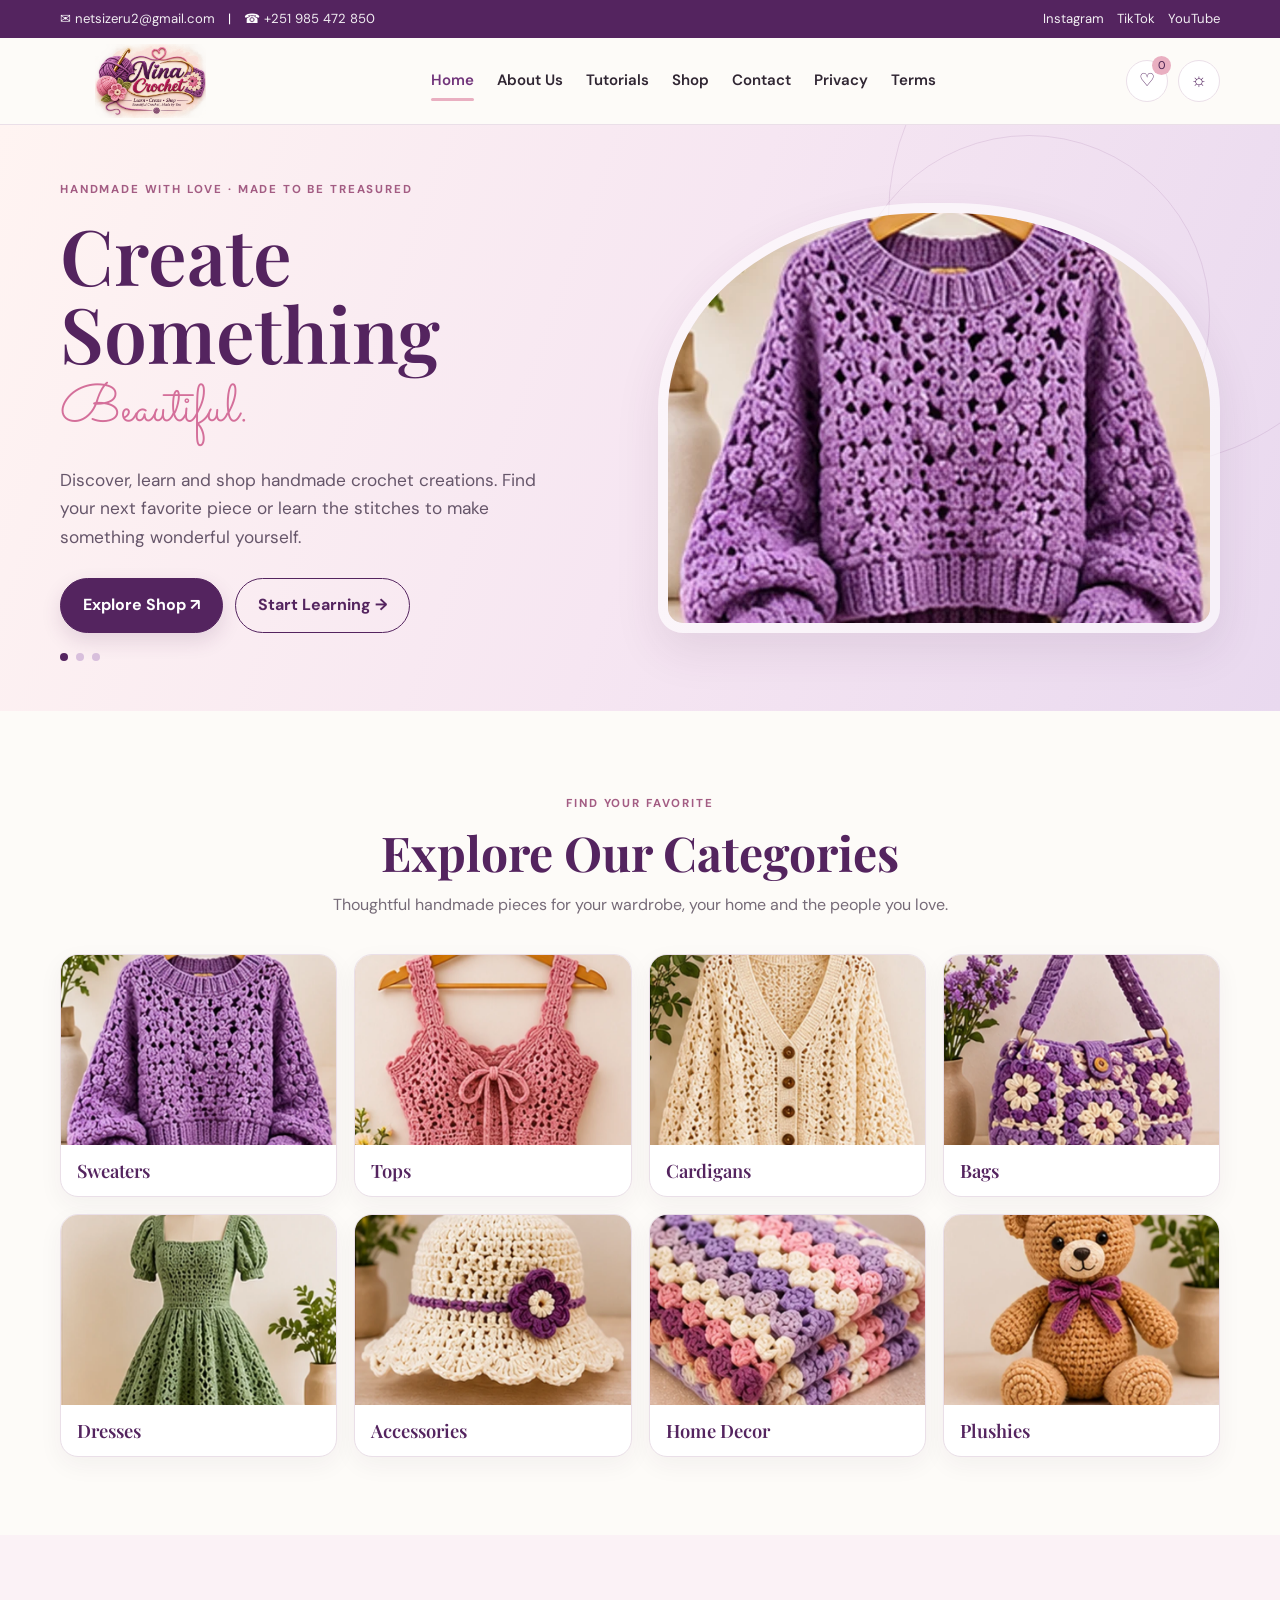
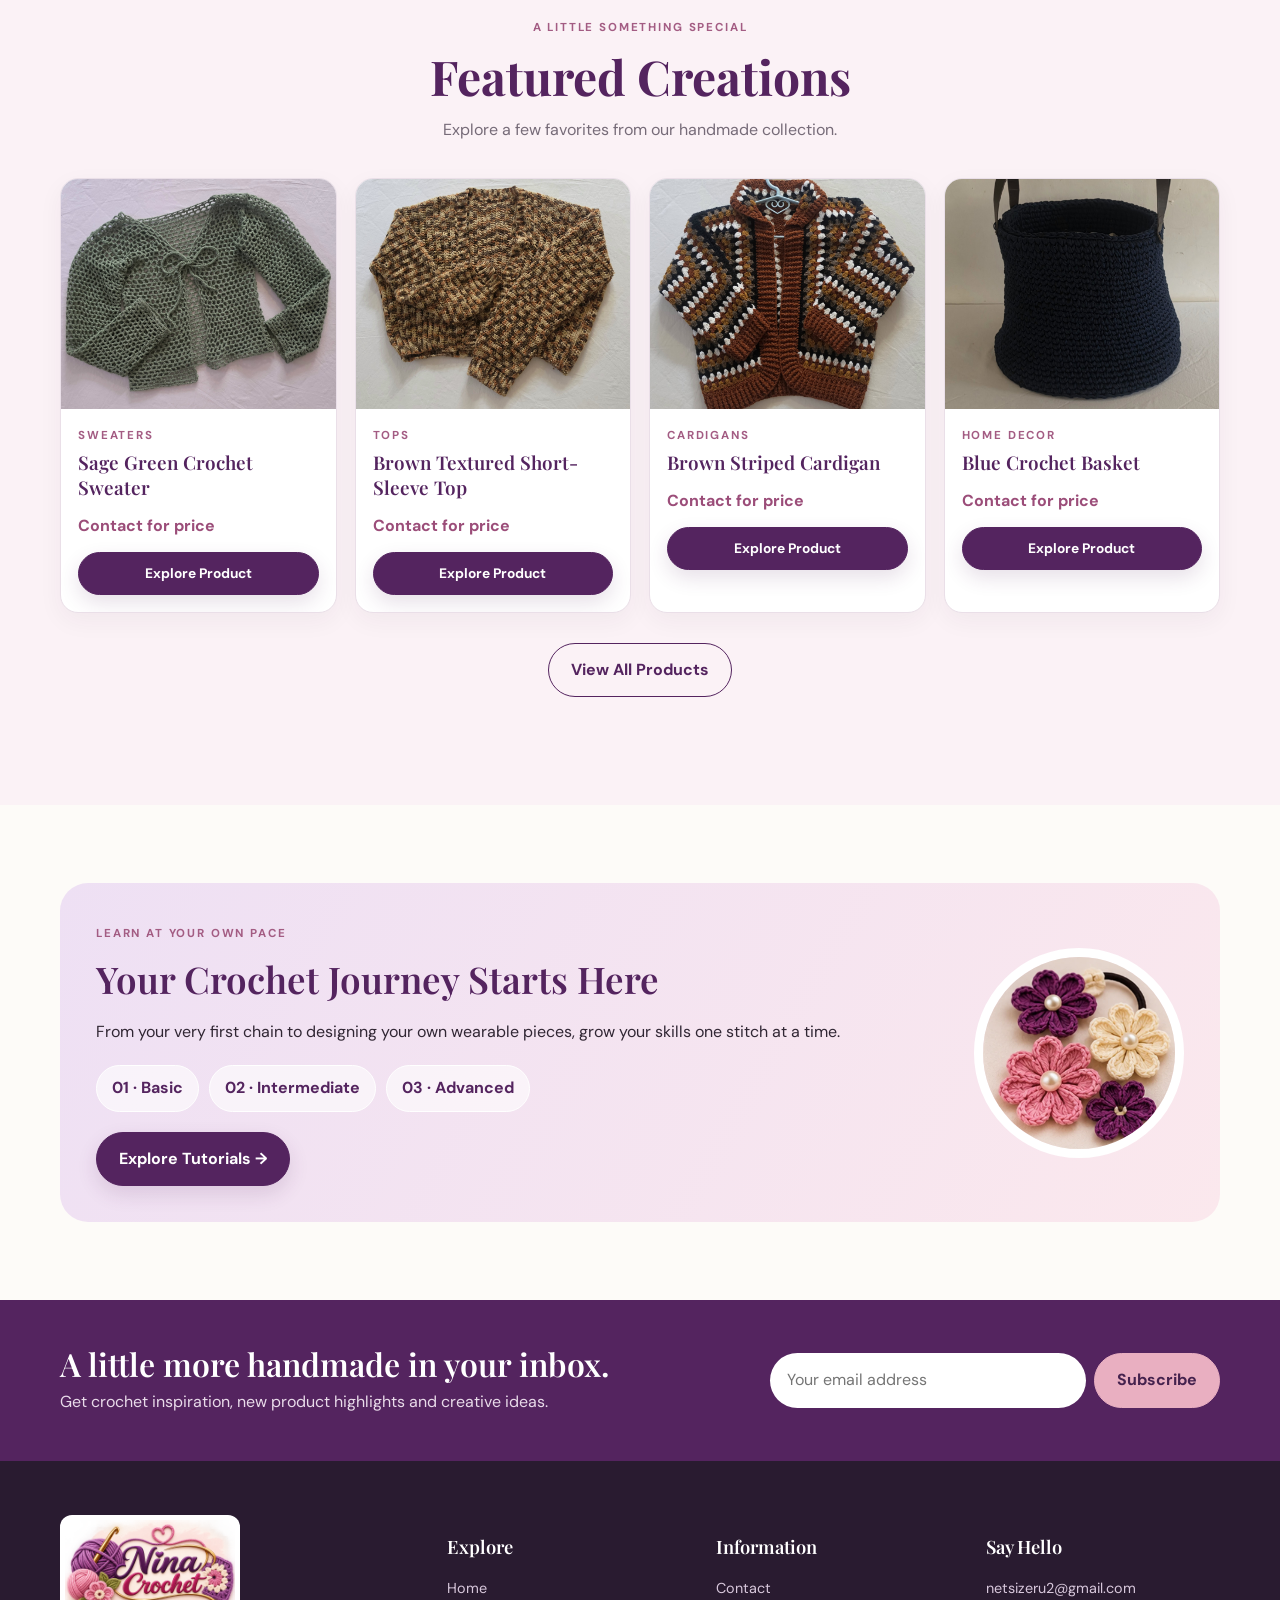
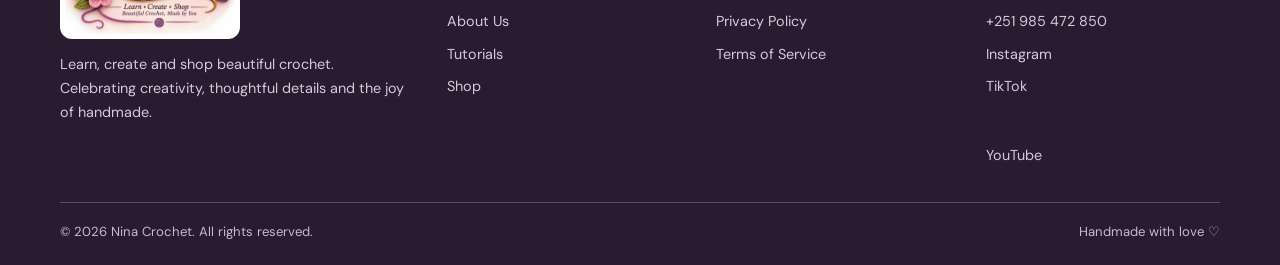
==== commit 8c6e7a39: "Add files via upload" ====
--- a/index.html
+++ b/index.html
@@ -1,5 +1,5 @@
 <!doctype html><html lang="en"><head><meta charset="utf-8"><meta name="viewport" content="width=device-width,initial-scale=1"><meta name="description" content="Discover handmade crochet fashion, accessories and tutorials with Nina Crochet."><title>Nina Crochet | Learn • Create • Shop</title><link rel="icon" href="assets/logo/nina-crochet-logo.png"><link rel="stylesheet" href="css/style.css"></head><body>
-<div class="topbar"><div class="container"><span>✉ <a href="mailto:netsizeru2@gmail.com">netsizeru2@gmail.com</a>　|　☎ <a href="tel:+251985472850">+251 985 472 850</a></span><span><a href="https://instagram.com/craftware_by_nina" target="_blank" rel="noopener">Instagram</a>　<a href="https://tiktok.com/@ninascrochet" target="_blank" rel="noopener">TikTok</a>　<a href="https://www.youtube.com/@netsizeru6350" target="_blank" rel="noopener">YouTube</a></span></div></div>
+<div class="topbar"><div class="container"><span>✉ <a href="mailto:netsizeru2@gmail.com">netsizeru2@gmail.com</a>　|　☎ <a href="tel:+251985472850">+251 985 472 850</a></span><span><a href="https://instagram.com/craftwear_bynina" target="_blank" rel="noopener">Instagram</a>　<a href="https://tiktok.com/@craftwear_bynina" target="_blank" rel="noopener">TikTok</a>　<a href="https://www.youtube.com/@netsizeru6350" target="_blank" rel="noopener">YouTube</a></span></div></div>
 <header class="site-header"><div class="container nav-wrap"><a class="brand" href="index.html"><img src="assets/logo/nina-crochet-logo.png" alt="Nina Crochet logo"></a><nav class="nav-links" data-nav><a class="active" href="index.html">Home</a><a href="about.html">About Us</a><a href="tutorials.html">Tutorials</a><a href="shop.html">Shop</a><a href="contact.html">Contact</a><a href="privacy.html">Privacy</a><a href="terms.html">Terms</a></nav><div class="nav-actions"><a class="icon-button cart-link" href="shop.html#cart" aria-label="Shopping cart">♡<span class="cart-count" data-cart-count>0</span></a><button class="icon-button" data-theme-toggle aria-label="Toggle theme">☼</button><button class="icon-button menu-toggle" data-menu-toggle aria-label="Open menu" aria-expanded="false">☰</button></div></div></header>
 <main><section class="hero"><div class="container hero-inner"><div class="hero-copy"><span class="eyebrow">Handmade with love · Made to be treasured</span><h1>Create Something <span class="script">Beautiful.</span></h1><p>Discover, learn and shop handmade crochet creations. Find your next favorite piece or learn the stitches to make something wonderful yourself.</p><div class="hero-actions"><a class="button" href="shop.html">Explore Shop ↗</a><a class="button button-outline" href="tutorials.html">Start Learning →</a></div><div class="hero-dots"><span></span><span></span><span></span></div></div><div class="hero-art"><div class="hero-slide active"><img src="assets/products/crochet-01.webp" alt="Nina Crochet brand moodboard with crochet fashion"></div></div></div></section>
 <section class="section"><div class="container"><div class="section-heading"><span class="eyebrow">Find your favorite</span><h2>Explore Our Categories</h2><p>Thoughtful handmade pieces for your wardrobe, your home and the people you love.</p></div><div class="category-grid">
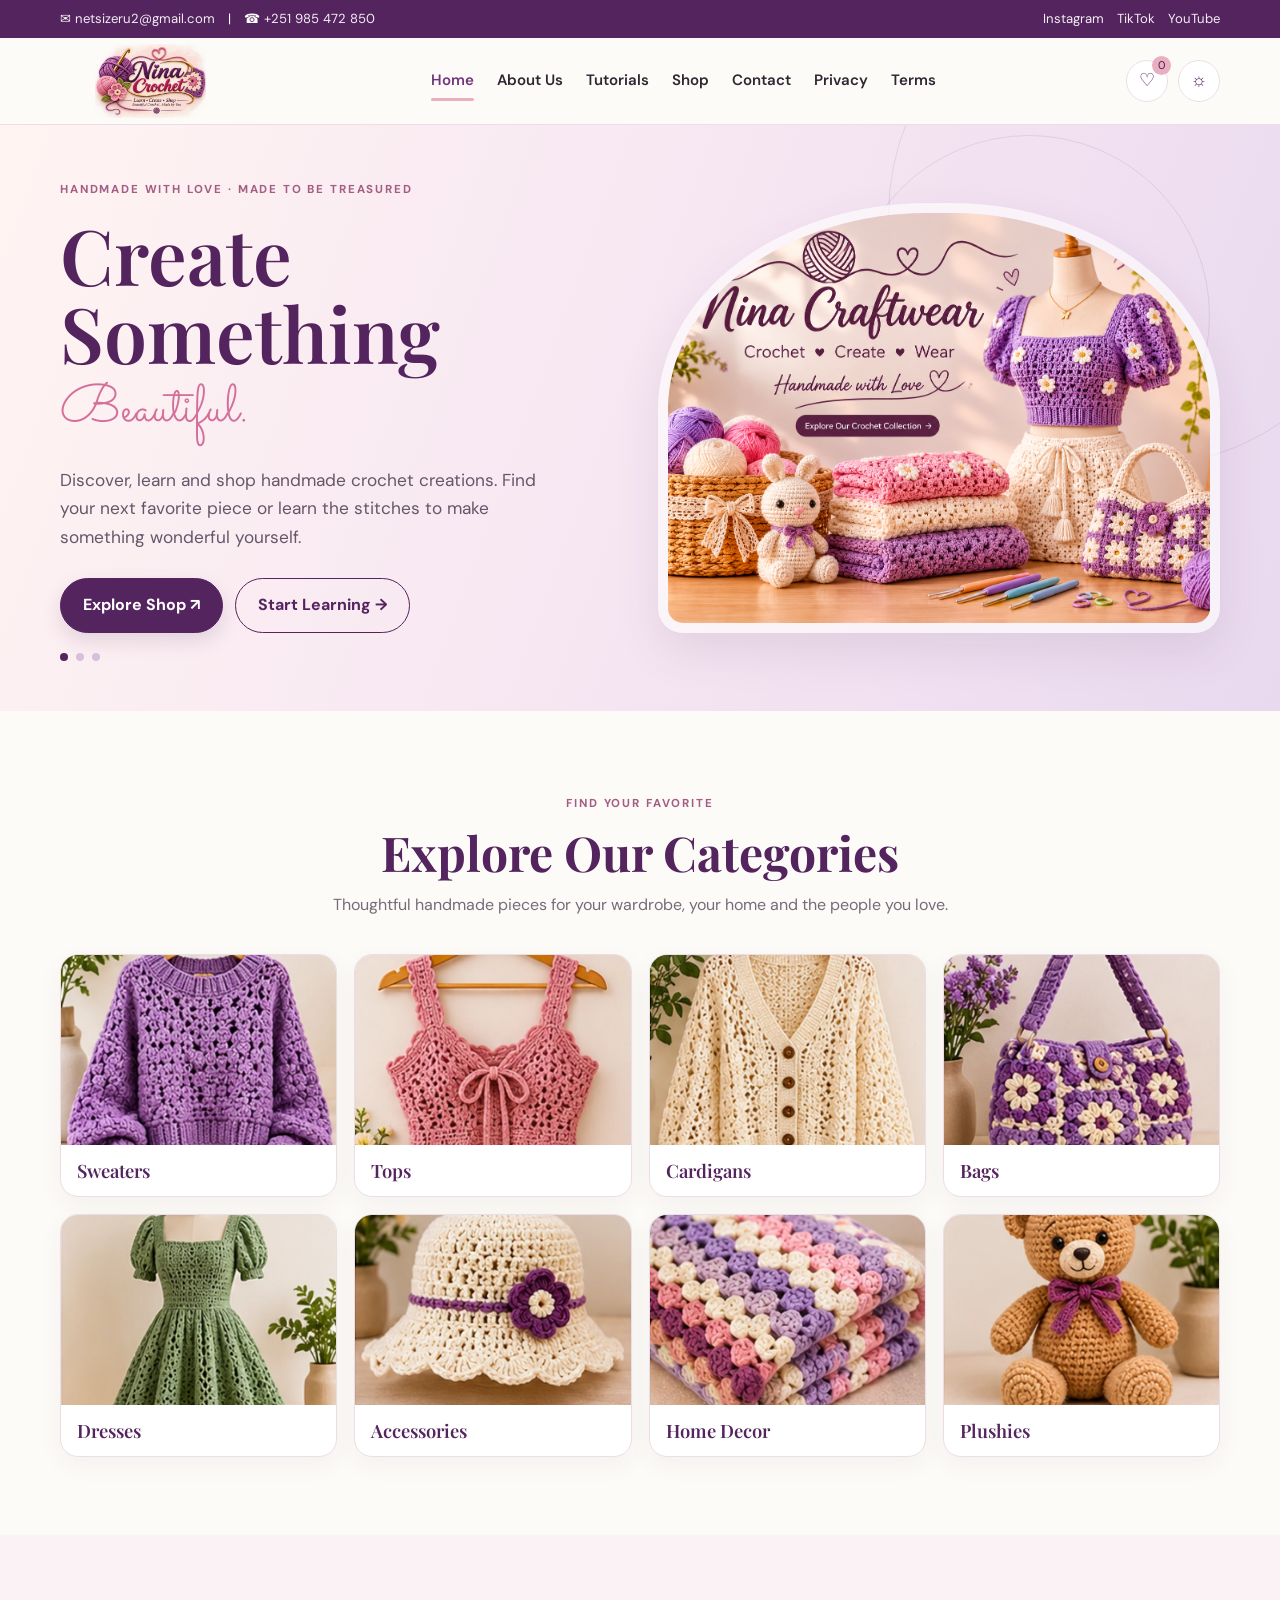
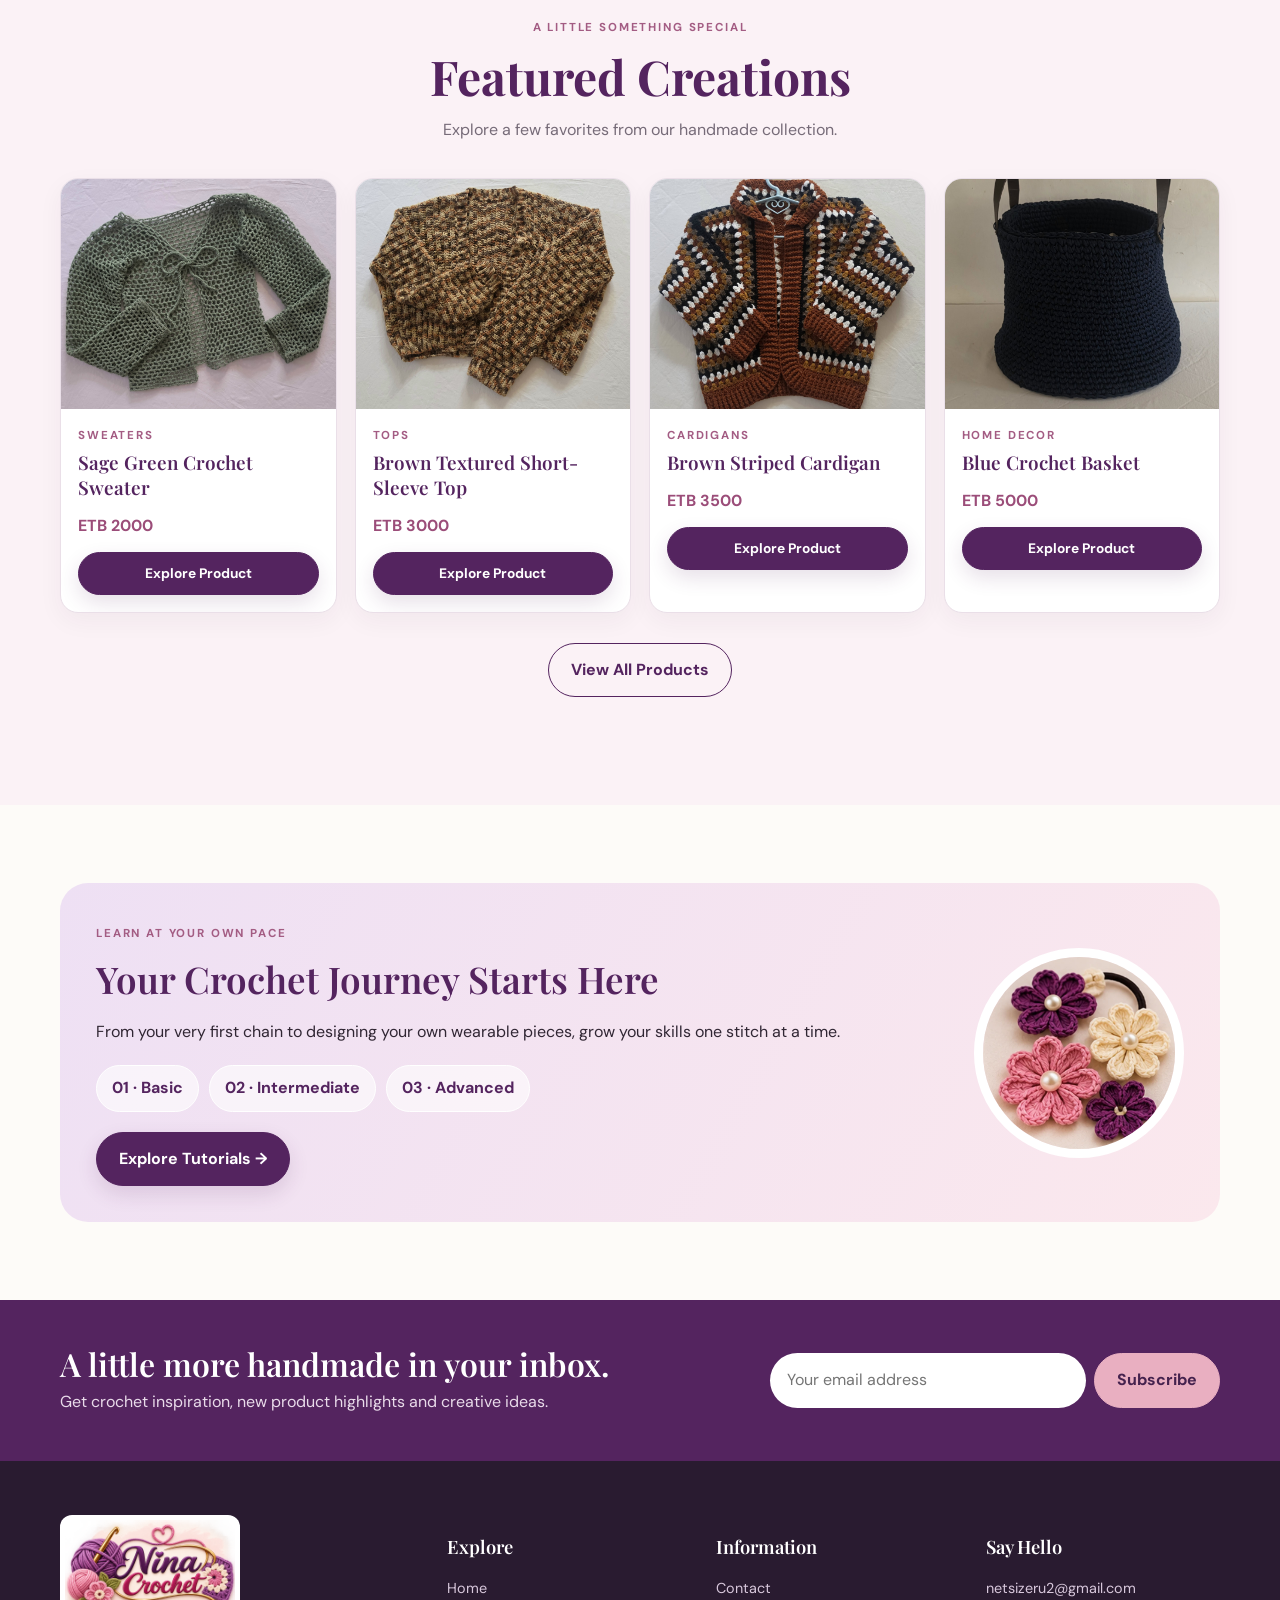
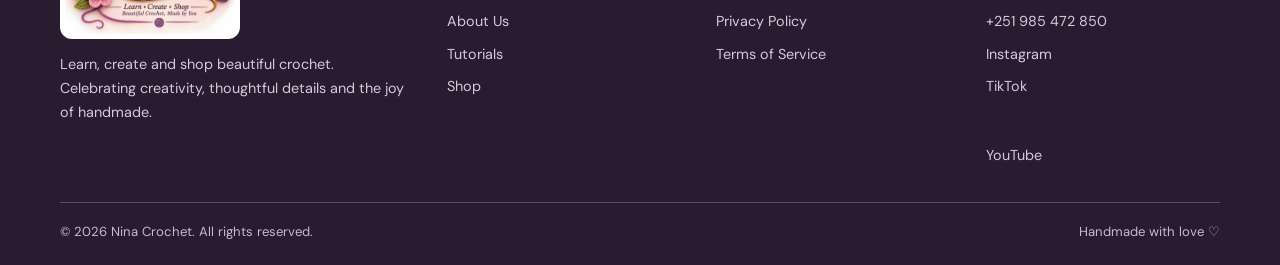
==== commit fa34f72e: "Add files via upload" ====
--- a/index.html
+++ b/index.html
@@ -1,7 +1,7 @@
 <!doctype html><html lang="en"><head><meta charset="utf-8"><meta name="viewport" content="width=device-width,initial-scale=1"><meta name="description" content="Discover handmade crochet fashion, accessories and tutorials with Nina Crochet."><title>Nina Crochet | Learn • Create • Shop</title><link rel="icon" href="assets/logo/nina-crochet-logo.png"><link rel="stylesheet" href="css/style.css"></head><body>
 <div class="topbar"><div class="container"><span>✉ <a href="mailto:netsizeru2@gmail.com">netsizeru2@gmail.com</a>　|　☎ <a href="tel:+251985472850">+251 985 472 850</a></span><span><a href="https://instagram.com/craftwear_bynina" target="_blank" rel="noopener">Instagram</a>　<a href="https://tiktok.com/@craftwear_bynina" target="_blank" rel="noopener">TikTok</a>　<a href="https://www.youtube.com/@netsizeru6350" target="_blank" rel="noopener">YouTube</a></span></div></div>
 <header class="site-header"><div class="container nav-wrap"><a class="brand" href="index.html"><img src="assets/logo/nina-crochet-logo.png" alt="Nina Crochet logo"></a><nav class="nav-links" data-nav><a class="active" href="index.html">Home</a><a href="about.html">About Us</a><a href="tutorials.html">Tutorials</a><a href="shop.html">Shop</a><a href="contact.html">Contact</a><a href="privacy.html">Privacy</a><a href="terms.html">Terms</a></nav><div class="nav-actions"><a class="icon-button cart-link" href="shop.html#cart" aria-label="Shopping cart">♡<span class="cart-count" data-cart-count>0</span></a><button class="icon-button" data-theme-toggle aria-label="Toggle theme">☼</button><button class="icon-button menu-toggle" data-menu-toggle aria-label="Open menu" aria-expanded="false">☰</button></div></div></header>
-<main><section class="hero"><div class="container hero-inner"><div class="hero-copy"><span class="eyebrow">Handmade with love · Made to be treasured</span><h1>Create Something <span class="script">Beautiful.</span></h1><p>Discover, learn and shop handmade crochet creations. Find your next favorite piece or learn the stitches to make something wonderful yourself.</p><div class="hero-actions"><a class="button" href="shop.html">Explore Shop ↗</a><a class="button button-outline" href="tutorials.html">Start Learning →</a></div><div class="hero-dots"><span></span><span></span><span></span></div></div><div class="hero-art"><div class="hero-slide active"><img src="assets/products/crochet-01.webp" alt="Nina Crochet brand moodboard with crochet fashion"></div></div></div></section>
+<main><section class="hero"><div class="container hero-inner"><div class="hero-copy"><span class="eyebrow">Handmade with love · Made to be treasured</span><h1>Create Something <span class="script">Beautiful.</span></h1><p>Discover, learn and shop handmade crochet creations. Find your next favorite piece or learn the stitches to make something wonderful yourself.</p><div class="hero-actions"><a class="button" href="shop.html">Explore Shop ↗</a><a class="button button-outline" href="tutorials.html">Start Learning →</a></div><div class="hero-dots"><span></span><span></span><span></span></div></div><div class="hero-art"><div class="hero-slide active"><img src="Nina Craftwear Crochet Collection.png" alt="Nina Crochet brand moodboard with crochet fashion"></div></div></div></section>
 <section class="section"><div class="container"><div class="section-heading"><span class="eyebrow">Find your favorite</span><h2>Explore Our Categories</h2><p>Thoughtful handmade pieces for your wardrobe, your home and the people you love.</p></div><div class="category-grid">
 <a class="category-card" href="shop.html?category=Sweaters"><img src="assets/products/crochet-01.webp" alt="Crochet sweater"><h3>Sweaters</h3></a><a class="category-card" href="shop.html?category=Tops"><img src="assets/products/crochet-02.webp" alt="Crochet top"><h3>Tops</h3></a><a class="category-card" href="shop.html?category=Cardigans"><img src="assets/products/crochet-03.webp" alt="Crochet cardigan"><h3>Cardigans</h3></a><a class="category-card" href="shop.html?category=Bags"><img src="assets/products/crochet-05.webp" alt="Crochet bag"><h3>Bags</h3></a><a class="category-card" href="shop.html?category=Dresses"><img src="assets/products/crochet-04.webp" alt="Crochet dress"><h3>Dresses</h3></a><a class="category-card" href="shop.html?category=Accessories"><img src="assets/products/crochet-06.webp" alt="Crochet accessories"><h3>Accessories</h3></a><a class="category-card" href="shop.html?category=Home%20Decor"><img src="assets/products/crochet-11.webp" alt="Crochet blanket"><h3>Home Decor</h3></a><a class="category-card" href="shop.html?category=Plushies"><img src="assets/products/crochet-14.webp" alt="Crochet teddy bear"><h3>Plushies</h3></a></div></div></section>
 <section class="section" style="background:#fbf2f6"><div class="container"><div class="section-heading"><span class="eyebrow">A little something special</span><h2>Featured Creations</h2><p>Explore a few favorites from our handmade collection.</p></div><div class="product-grid" id="home-featured"></div><div class="center-action"><a class="button button-outline" href="shop.html">View All Products</a></div></div></section>
--- a/css/style.css
+++ b/css/style.css
@@ -5,3 +5,20 @@
 @media(max-width:620px){.container{width:min(100% - 28px,1160px)}.topbar .container{justify-content:center}.nav-wrap{min-height:74px}.brand img{width:140px;height:62px}.nav-links{top:74px}.nav-actions{gap:6px}.hero{min-height:auto}.hero-inner{grid-template-columns:1fr;gap:0}.hero-copy{padding:48px 0 15px}.hero h1{font-size:3.2rem}.hero-art img{height:270px;border-radius:28px}.section{padding:55px 0}.category-grid,.product-grid{grid-template-columns:repeat(2,minmax(0,1fr));gap:12px}.category-card img{height:135px}.product-photo img{height:165px}.product-info{padding:12px}.product-info h3{font-size:1rem}.product-info p{font-size:.8rem}.learning-banner{grid-template-columns:1fr;padding:24px}.newsletter-inner{display:block}.newsletter form{margin-top:18px}.content-grid,.contact-grid{grid-template-columns:1fr}.filter-layout{grid-template-columns:1fr}.filter-panel{position:static}.cart-layout{grid-template-columns:1fr}.cart-row{grid-template-columns:58px 1fr auto;gap:9px}.cart-row img{width:58px;height:58px}.cart-row>strong{grid-column:2}.cart-row>.icon-button{grid-column:3;grid-row:1}.footer-grid{grid-template-columns:1fr 1fr;gap:22px}.lesson-area,.quiz-area{padding:18px}.lesson-row{align-items:flex-start;flex-direction:column}.quiz-callout{align-items:flex-start;flex-direction:column}.page-hero{padding:48px 0}.section-heading h2{font-size:2.2rem}}
 .lesson-row{display:block}.lesson-row summary{cursor:pointer;list-style:none;font-weight:600;color:var(--plum)}.lesson-row summary::-webkit-details-marker{display:none}.lesson-row summary:after{content:'＋';float:right;color:#b96c98}.lesson-row[open] summary:after{content:'−'}.lesson-row p{color:var(--muted);margin:12px 0}.lesson-row .button{margin:4px 0 0}@media print{body *{visibility:hidden!important}#nina-certificate,#nina-certificate *{visibility:visible!important}#nina-certificate{position:absolute;left:0;top:0;width:100%;background:#fff!important;color:#302633!important}}
 .lesson-video-placeholder{margin:12px 0;padding:22px;border:1px dashed #cba9c9;border-radius:13px;background:linear-gradient(120deg,#fbf1f7,#f5edf8);color:#8a688a;text-align:center;font-size:.88rem}
+
+/* Product photo viewer — styled to complement the existing Nina Crochet theme. */
+.product-photo{width:100%;padding:0;border:0;text-align:inherit;cursor:zoom-in}
+.image-viewer{border:0;padding:0;width:min(920px,calc(100% - 28px));max-width:920px;max-height:92vh;background:var(--ivory);border-radius:22px;box-shadow:0 25px 90px #24152b66;overflow:hidden;opacity:0;transform:translateY(12px) scale(.985);transition:opacity .22s ease,transform .22s ease,display .22s allow-discrete}
+.image-viewer[open]{opacity:1;transform:translateY(0) scale(1)}
+.image-viewer::backdrop{background:#211428bb;backdrop-filter:blur(5px)}
+.image-viewer-inner{padding:18px 20px 15px}
+.image-viewer-head,.image-viewer-foot{display:flex;justify-content:space-between;align-items:center;gap:12px}
+.image-viewer-head h2{font:600 1.35rem 'Playfair Display',serif;color:var(--plum);margin:4px 0 12px}
+.image-viewer-stage{display:grid;grid-template-columns:48px minmax(0,1fr) 48px;align-items:center;gap:10px;min-height:250px}
+.image-viewer-stage img{width:100%;height:min(68vh,650px);object-fit:contain;background:#f7eaf0;border-radius:12px}
+.image-viewer-nav{width:44px;height:44px;border:1px solid var(--line);border-radius:50%;background:var(--card);color:var(--plum);font-size:2rem;line-height:1}
+.image-viewer-nav:hover{background:var(--pink2)}
+.image-viewer-foot{padding-top:12px;color:var(--muted);font-size:.84rem}
+@media(max-width:600px){.image-viewer-inner{padding:12px}.image-viewer-stage{grid-template-columns:36px minmax(0,1fr) 36px;gap:5px}.image-viewer-stage img{height:65vh}.image-viewer-nav{width:34px;height:34px;font-size:1.5rem}.image-viewer-foot span:last-child{display:none}.image-viewer-head h2{font-size:1.1rem}}
+
+@starting-style{.image-viewer[open]{opacity:0;transform:translateY(12px) scale(.985)}}
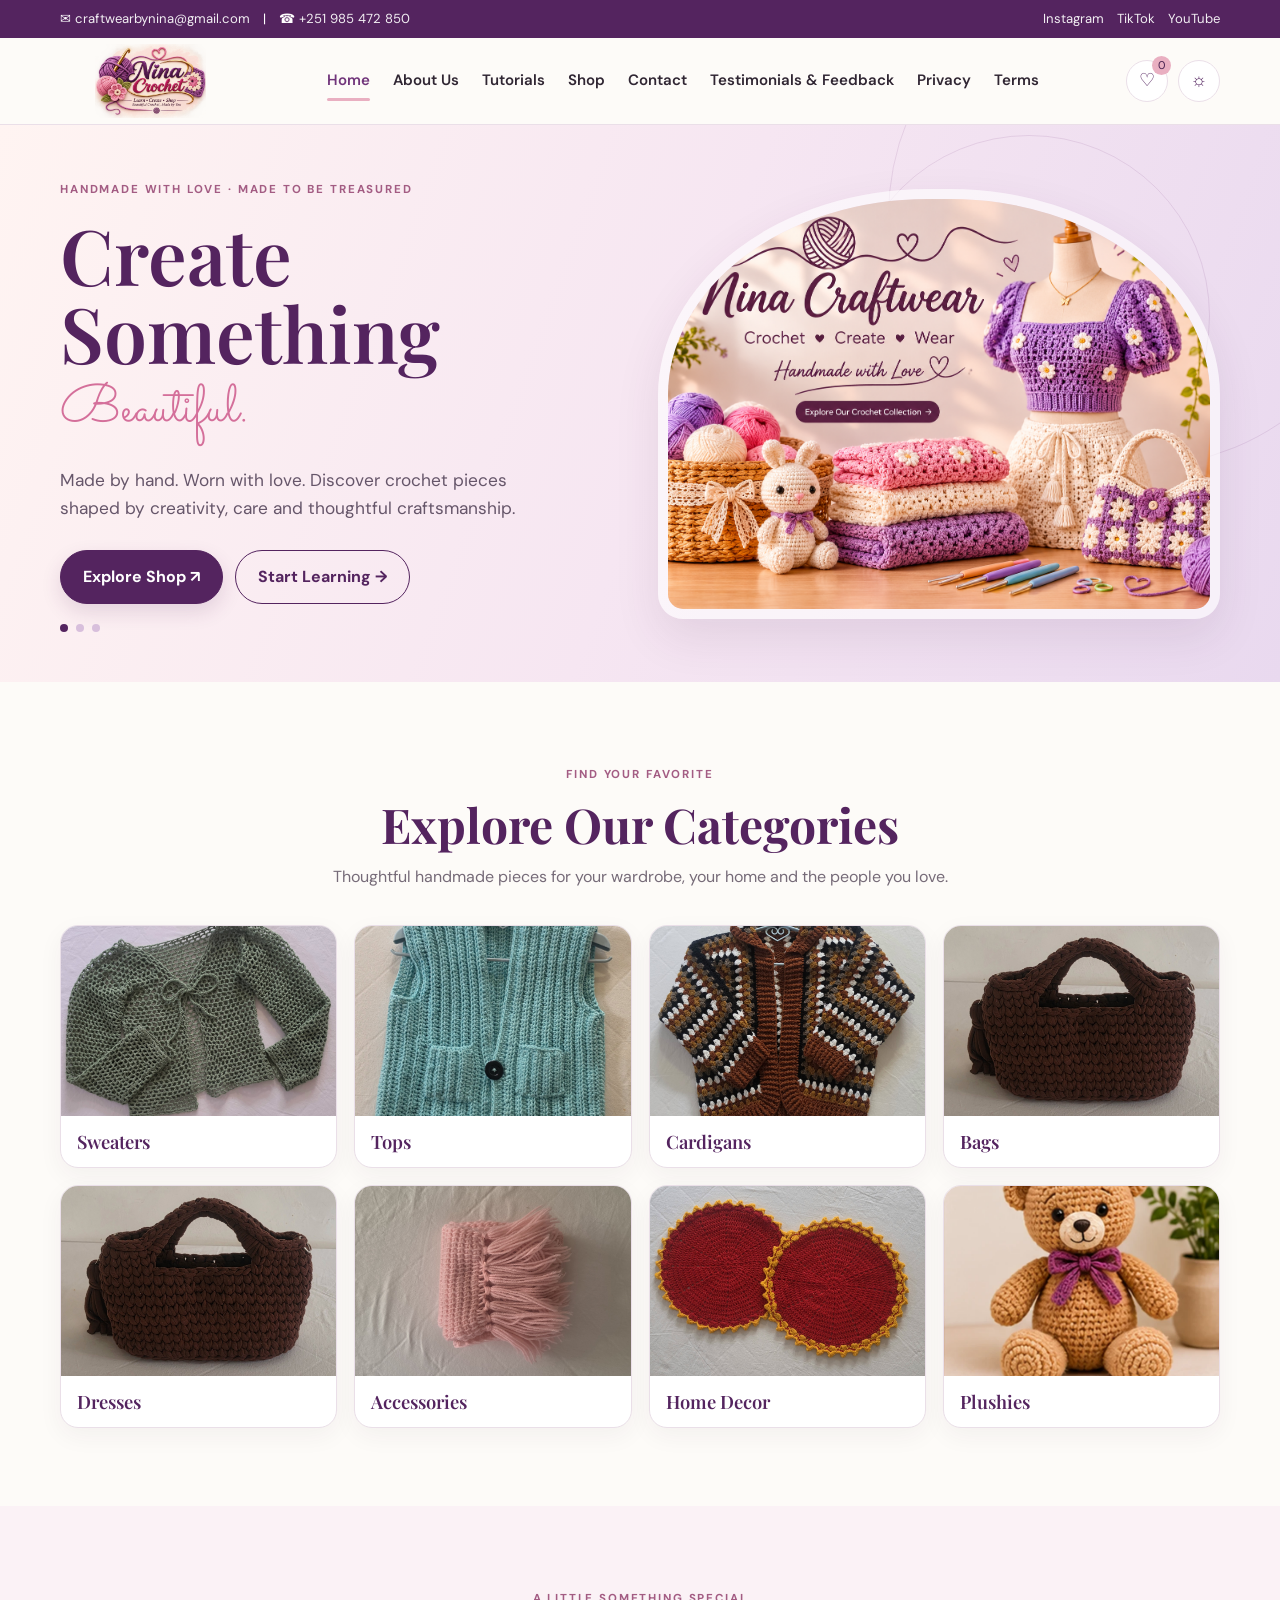
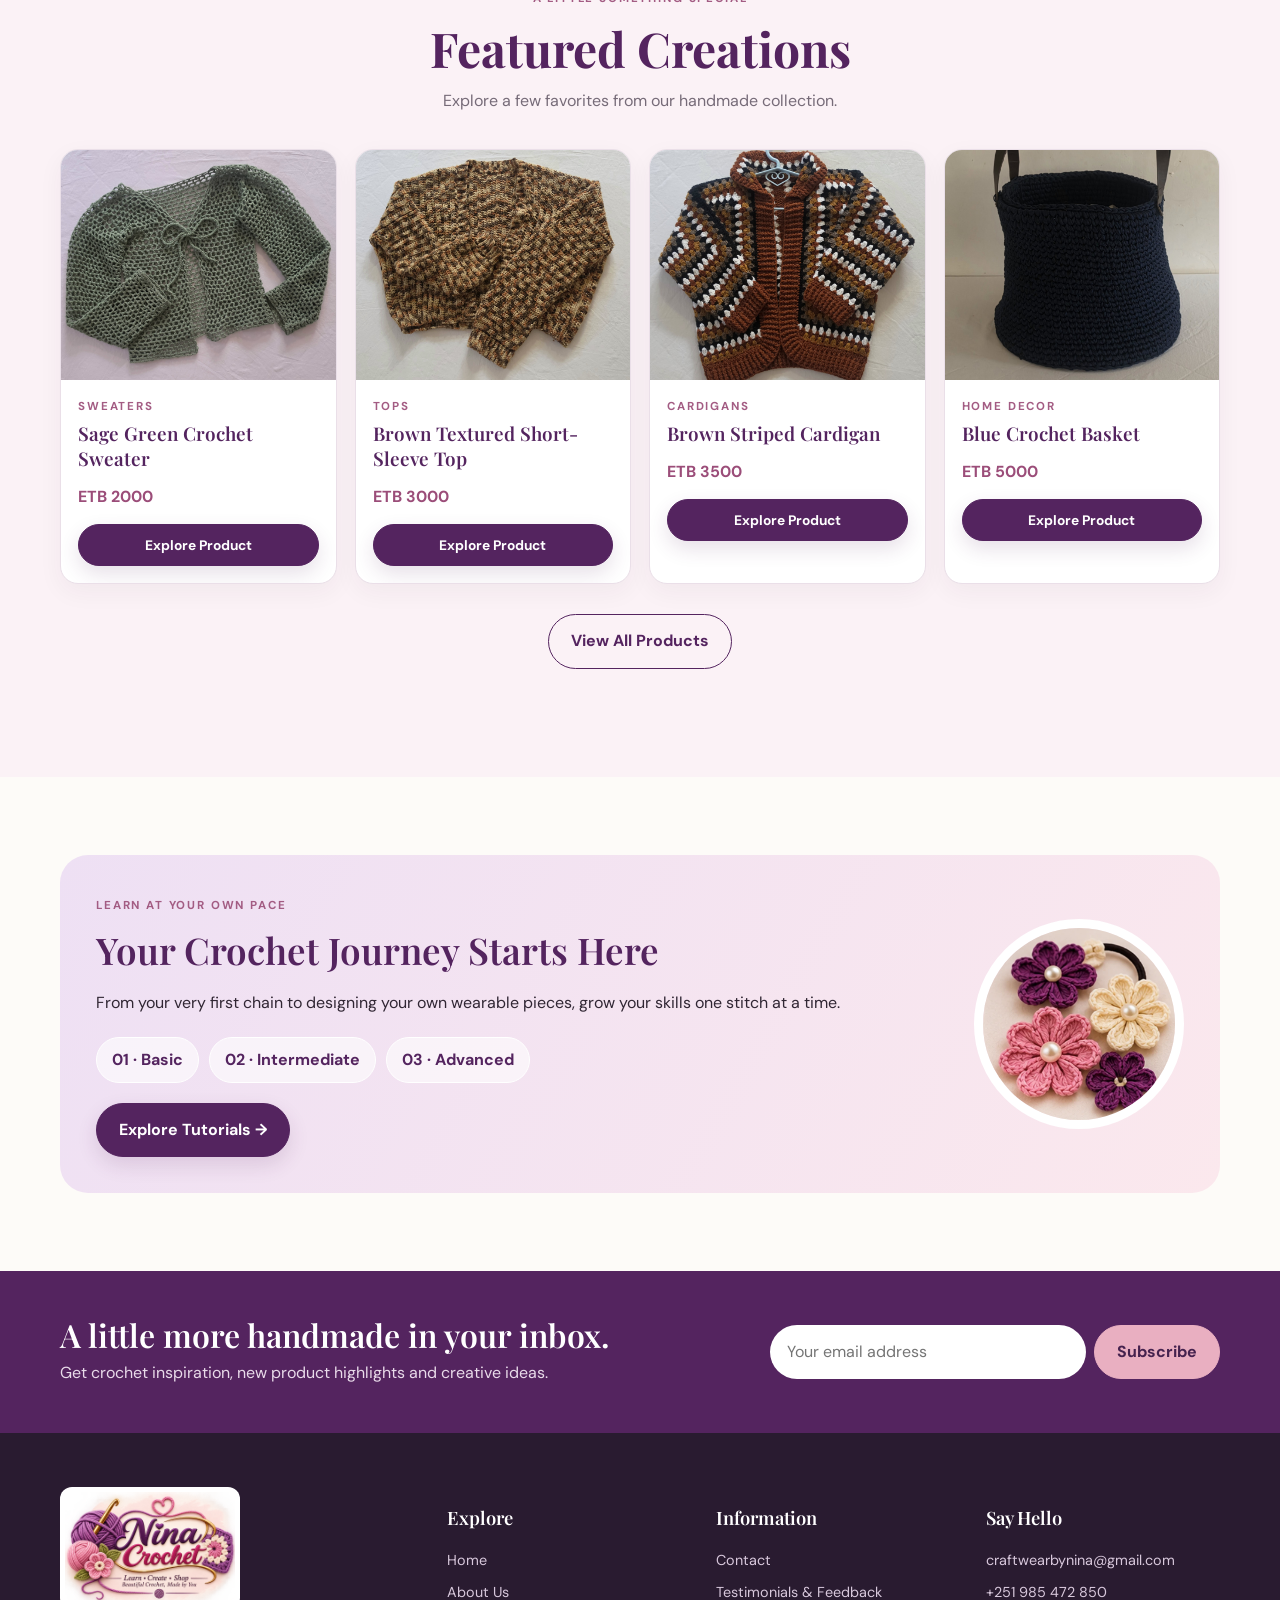
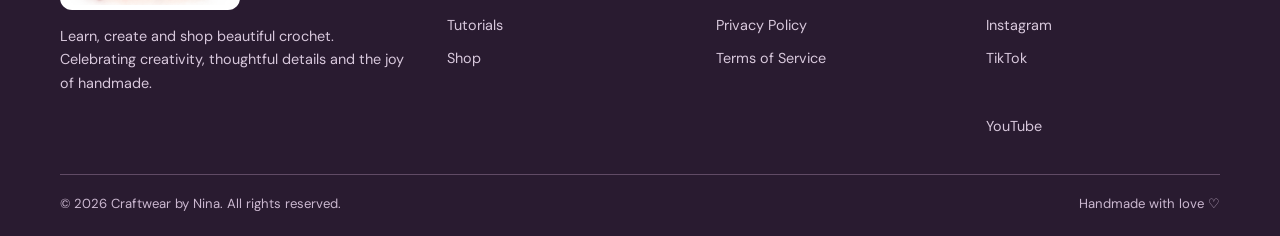
==== commit 0b02fbdc: "Add files via upload" ====
--- a/index.html
+++ b/index.html
@@ -1,11 +1,11 @@
-<!doctype html><html lang="en"><head><meta charset="utf-8"><meta name="viewport" content="width=device-width,initial-scale=1"><meta name="description" content="Discover handmade crochet fashion, accessories and tutorials with Nina Crochet."><title>Nina Crochet | Learn • Create • Shop</title><link rel="icon" href="assets/logo/nina-crochet-logo.png"><link rel="stylesheet" href="css/style.css"></head><body>
-<div class="topbar"><div class="container"><span>✉ <a href="mailto:netsizeru2@gmail.com">netsizeru2@gmail.com</a>　|　☎ <a href="tel:+251985472850">+251 985 472 850</a></span><span><a href="https://instagram.com/craftwear_bynina" target="_blank" rel="noopener">Instagram</a>　<a href="https://tiktok.com/@craftwear_bynina" target="_blank" rel="noopener">TikTok</a>　<a href="https://www.youtube.com/@netsizeru6350" target="_blank" rel="noopener">YouTube</a></span></div></div>
-<header class="site-header"><div class="container nav-wrap"><a class="brand" href="index.html"><img src="assets/logo/nina-crochet-logo.png" alt="Nina Crochet logo"></a><nav class="nav-links" data-nav><a class="active" href="index.html">Home</a><a href="about.html">About Us</a><a href="tutorials.html">Tutorials</a><a href="shop.html">Shop</a><a href="contact.html">Contact</a><a href="privacy.html">Privacy</a><a href="terms.html">Terms</a></nav><div class="nav-actions"><a class="icon-button cart-link" href="shop.html#cart" aria-label="Shopping cart">♡<span class="cart-count" data-cart-count>0</span></a><button class="icon-button" data-theme-toggle aria-label="Toggle theme">☼</button><button class="icon-button menu-toggle" data-menu-toggle aria-label="Open menu" aria-expanded="false">☰</button></div></div></header>
-<main><section class="hero"><div class="container hero-inner"><div class="hero-copy"><span class="eyebrow">Handmade with love · Made to be treasured</span><h1>Create Something <span class="script">Beautiful.</span></h1><p>Discover, learn and shop handmade crochet creations. Find your next favorite piece or learn the stitches to make something wonderful yourself.</p><div class="hero-actions"><a class="button" href="shop.html">Explore Shop ↗</a><a class="button button-outline" href="tutorials.html">Start Learning →</a></div><div class="hero-dots"><span></span><span></span><span></span></div></div><div class="hero-art"><div class="hero-slide active"><img src="Nina Craftwear Crochet Collection.png" alt="Nina Crochet brand moodboard with crochet fashion"></div></div></div></section>
+<!doctype html><html lang="en"><head><meta charset="utf-8"><meta name="viewport" content="width=device-width,initial-scale=1"><meta name="description" content="Discover handmade crochet fashion, accessories and tutorials with Craftwear by Nina."><title>Craftwear by Nina | Handmade Crochet</title><link rel="icon" href="assets/logo/nina-crochet-logo.png"><link rel="stylesheet" href="css/style.css"></head><body>
+<div class="topbar"><div class="container"><span>✉ <a href="mailto:craftwearbynina@gmail.com">craftwearbynina@gmail.com</a>　|　☎ <a href="tel:+251985472850">+251 985 472 850</a></span><span><a href="https://instagram.com/craftwear_bynina" target="_blank" rel="noopener">Instagram</a>　<a href="https://tiktok.com/@craftwear_bynina" target="_blank" rel="noopener">TikTok</a>　<a href="https://www.youtube.com/@netsizeru6350" target="_blank" rel="noopener">YouTube</a></span></div></div>
+<header class="site-header"><div class="container nav-wrap"><a class="brand" href="index.html"><img src="assets/logo/nina-crochet-logo.png" alt="Craftwear by Nina logo"></a><nav class="nav-links" data-nav><a class="active" href="index.html">Home</a><a href="about.html">About Us</a><a href="tutorials.html">Tutorials</a><a href="shop.html">Shop</a><a href="contact.html">Contact</a><a href="testimonials.html">Testimonials & Feedback</a><a href="privacy.html">Privacy</a><a href="terms.html">Terms</a></nav><div class="nav-actions"><a class="icon-button cart-link" href="shop.html#cart" aria-label="Shopping cart">♡<span class="cart-count" data-cart-count>0</span></a><button class="icon-button" data-theme-toggle aria-label="Toggle theme">☼</button><button class="icon-button menu-toggle" data-menu-toggle aria-label="Open menu" aria-expanded="false">☰</button></div></div></header>
+<main><section class="hero"><div class="container hero-inner"><div class="hero-copy"><span class="eyebrow">Handmade with love · Made to be treasured</span><h1>Create Something <span class="script">Beautiful.</span></h1><p>Made by hand. Worn with love. Discover crochet pieces shaped by creativity, care and thoughtful craftsmanship.</p><div class="hero-actions"><a class="button" href="shop.html">Explore Shop ↗</a><a class="button button-outline" href="tutorials.html">Start Learning →</a></div><div class="hero-dots"><span></span><span></span><span></span></div></div><div class="hero-art"><div class="hero-slide active"><img src="Nina Craftwear Crochet Collection.png" alt="Nina Crochet brand moodboard with crochet fashion"></div></div></div></section>
 <section class="section"><div class="container"><div class="section-heading"><span class="eyebrow">Find your favorite</span><h2>Explore Our Categories</h2><p>Thoughtful handmade pieces for your wardrobe, your home and the people you love.</p></div><div class="category-grid">
-<a class="category-card" href="shop.html?category=Sweaters"><img src="assets/products/crochet-01.webp" alt="Crochet sweater"><h3>Sweaters</h3></a><a class="category-card" href="shop.html?category=Tops"><img src="assets/products/crochet-02.webp" alt="Crochet top"><h3>Tops</h3></a><a class="category-card" href="shop.html?category=Cardigans"><img src="assets/products/crochet-03.webp" alt="Crochet cardigan"><h3>Cardigans</h3></a><a class="category-card" href="shop.html?category=Bags"><img src="assets/products/crochet-05.webp" alt="Crochet bag"><h3>Bags</h3></a><a class="category-card" href="shop.html?category=Dresses"><img src="assets/products/crochet-04.webp" alt="Crochet dress"><h3>Dresses</h3></a><a class="category-card" href="shop.html?category=Accessories"><img src="assets/products/crochet-06.webp" alt="Crochet accessories"><h3>Accessories</h3></a><a class="category-card" href="shop.html?category=Home%20Decor"><img src="assets/products/crochet-11.webp" alt="Crochet blanket"><h3>Home Decor</h3></a><a class="category-card" href="shop.html?category=Plushies"><img src="assets/products/crochet-14.webp" alt="Crochet teddy bear"><h3>Plushies</h3></a></div></div></section>
+<a class="category-card" href="shop.html?category=Sweaters"><img src="assets/gallery/20261123_111408.jpg" alt="Crochet sweater"><h3>Sweaters</h3></a><a class="category-card" href="shop.html?category=Tops"><img src="assets/gallery/20261123_125306.jpg" alt="Crochet top"><h3>Tops</h3></a><a class="category-card" href="shop.html?category=Cardigans"><img src="assets/gallery/20261123_115301.jpg" alt="Crochet cardigan"><h3>Cardigans</h3></a><a class="category-card" href="shop.html?category=Bags"><img src="assets/gallery/20261123_124852.jpg" alt="Crochet bag"><h3>Bags</h3></a><a class="category-card" href="shop.html?category=Dresses"><img src="assets/gallery/20261123_124852.jpg" alt="Crochet dress"><h3>Dresses</h3></a><a class="category-card" href="shop.html?category=Accessories"><img src="assets/gallery/scarf1.jpg" alt="Crochet accessories"><h3>Accessories</h3></a><a class="category-card" href="shop.html?category=Home%20Decor"><img src="assets/gallery/circle table1.jpg" alt="Crochet blanket"><h3>Home Decor</h3></a><a class="category-card" href="shop.html?category=Plushies"><img src="assets/products/crochet-14.webp" alt="Crochet teddy bear"><h3>Plushies</h3></a></div></div></section>
 <section class="section" style="background:#fbf2f6"><div class="container"><div class="section-heading"><span class="eyebrow">A little something special</span><h2>Featured Creations</h2><p>Explore a few favorites from our handmade collection.</p></div><div class="product-grid" id="home-featured"></div><div class="center-action"><a class="button button-outline" href="shop.html">View All Products</a></div></div></section>
 <section class="section"><div class="container"><div class="learning-banner"><div><span class="eyebrow">Learn at your own pace</span><h2 style="font:600 2.3rem 'Playfair Display',serif;color:var(--plum);margin:8px 0">Your Crochet Journey Starts Here</h2><p>From your very first chain to designing your own wearable pieces, grow your skills one stitch at a time.</p><div class="level-pills"><span>01 · Basic</span><span>02 · Intermediate</span><span>03 · Advanced</span></div><a class="button" href="tutorials.html">Explore Tutorials →</a></div><img src="assets/products/crochet-12.webp" alt="Handmade crochet flowers" style="width:210px;height:210px;object-fit:cover;border-radius:50%;border:9px solid #fff"></div></div></section>
 <section class="newsletter"><div class="container newsletter-inner"><div><h2>A little more handmade in your inbox.</h2><p>Get crochet inspiration, new product highlights and creative ideas.</p></div><form data-newsletter><input type="email" placeholder="Your email address" required aria-label="Email address"><button class="button" type="submit">Subscribe</button></form></div></section></main>
-<footer class="site-footer"><div class="container"><div class="footer-grid"><div><img class="footer-logo" src="assets/logo/nina-crochet-logo.png" alt="Nina Crochet"><p>Learn, create and shop beautiful crochet. Celebrating creativity, thoughtful details and the joy of handmade.</p></div><div><h3>Explore</h3><div class="footer-links"><a href="index.html">Home</a><a href="about.html">About Us</a><a href="tutorials.html">Tutorials</a><a href="shop.html">Shop</a></div></div><div><h3>Information</h3><div class="footer-links"><a href="contact.html">Contact</a><a href="privacy.html">Privacy Policy</a><a href="terms.html">Terms of Service</a></div></div><div><h3>Say Hello</h3><div class="footer-links"><a href="mailto:netsizeru2@gmail.com">netsizeru2@gmail.com</a><a href="tel:+251985472850">+251 985 472 850</a><a href="https://instagram.com/craftware_by_nina">Instagram</a><a href="https://tiktok.com/@ninascrochet">TikTok</a>　<a href="https://www.youtube.com/@netsizeru6350" target="_blank" rel="noopener">YouTube</a></div></div></div><div class="footer-bottom"><span>© <span data-year></span> Nina Crochet. All rights reserved.</span><span>Handmade with love ♡</span></div></div></footer>
+<footer class="site-footer"><div class="container"><div class="footer-grid"><div><img class="footer-logo" src="assets/logo/nina-crochet-logo.png" alt="Craftwear by Nina"><p>Learn, create and shop beautiful crochet. Celebrating creativity, thoughtful details and the joy of handmade.</p></div><div><h3>Explore</h3><div class="footer-links"><a href="index.html">Home</a><a href="about.html">About Us</a><a href="tutorials.html">Tutorials</a><a href="shop.html">Shop</a></div></div><div><h3>Information</h3><div class="footer-links"><a href="contact.html">Contact</a><a href="testimonials.html">Testimonials & Feedback</a><a href="privacy.html">Privacy Policy</a><a href="terms.html">Terms of Service</a></div></div><div><h3>Say Hello</h3><div class="footer-links"><a href="mailto:craftwearbynina@gmail.com">craftwearbynina@gmail.com</a><a href="tel:+251985472850">+251 985 472 850</a><a href="https://instagram.com/craftwear_bynina">Instagram</a><a href="https://tiktok.com/@craftwear_bynina">TikTok</a>　<a href="https://www.youtube.com/@netsizeru6350" target="_blank" rel="noopener">YouTube</a></div></div></div><div class="footer-bottom"><span>© <span data-year></span> Craftwear by Nina. All rights reserved.</span><span>Handmade with love ♡</span></div></div></footer>
 <script src="js/products.js"></script><script src="js/cart.js"></script><script src="js/main.js"></script><script>const featured=document.querySelector('#home-featured');if(featured)featured.innerHTML=[PRODUCTS[0],PRODUCTS[1],PRODUCTS[4],PRODUCTS[17]].map(p=>`<article class="product-card"><a class="product-photo" href="shop.html"><img src="${p.image}" alt="${p.name}"></a><div class="product-info"><span class="eyebrow">${p.category}</span><h3>${p.name}</h3><div class="product-meta"><span>${p.price==null?'Contact for price':`ETB ${p.price}`}</span></div><a class="button button-small" href="shop.html">Explore Product</a></div></article>`).join('');</script></body></html>
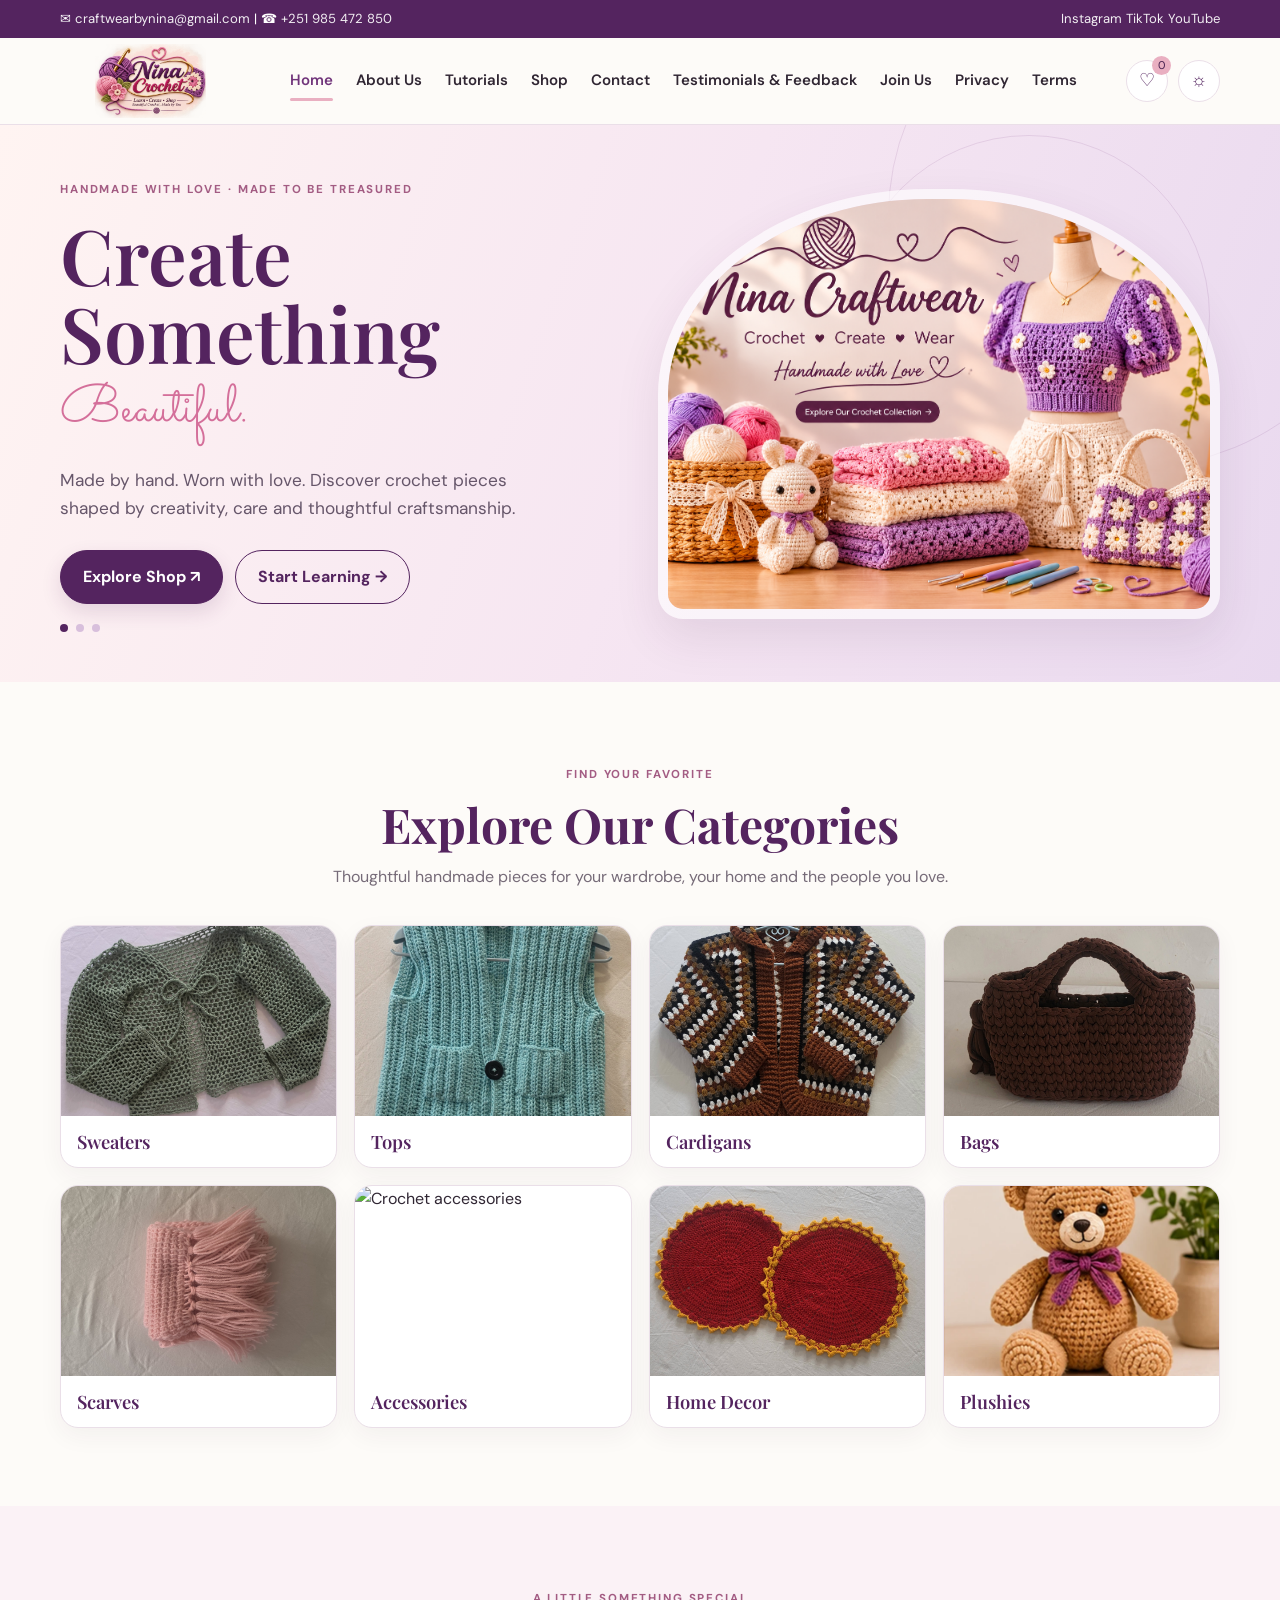
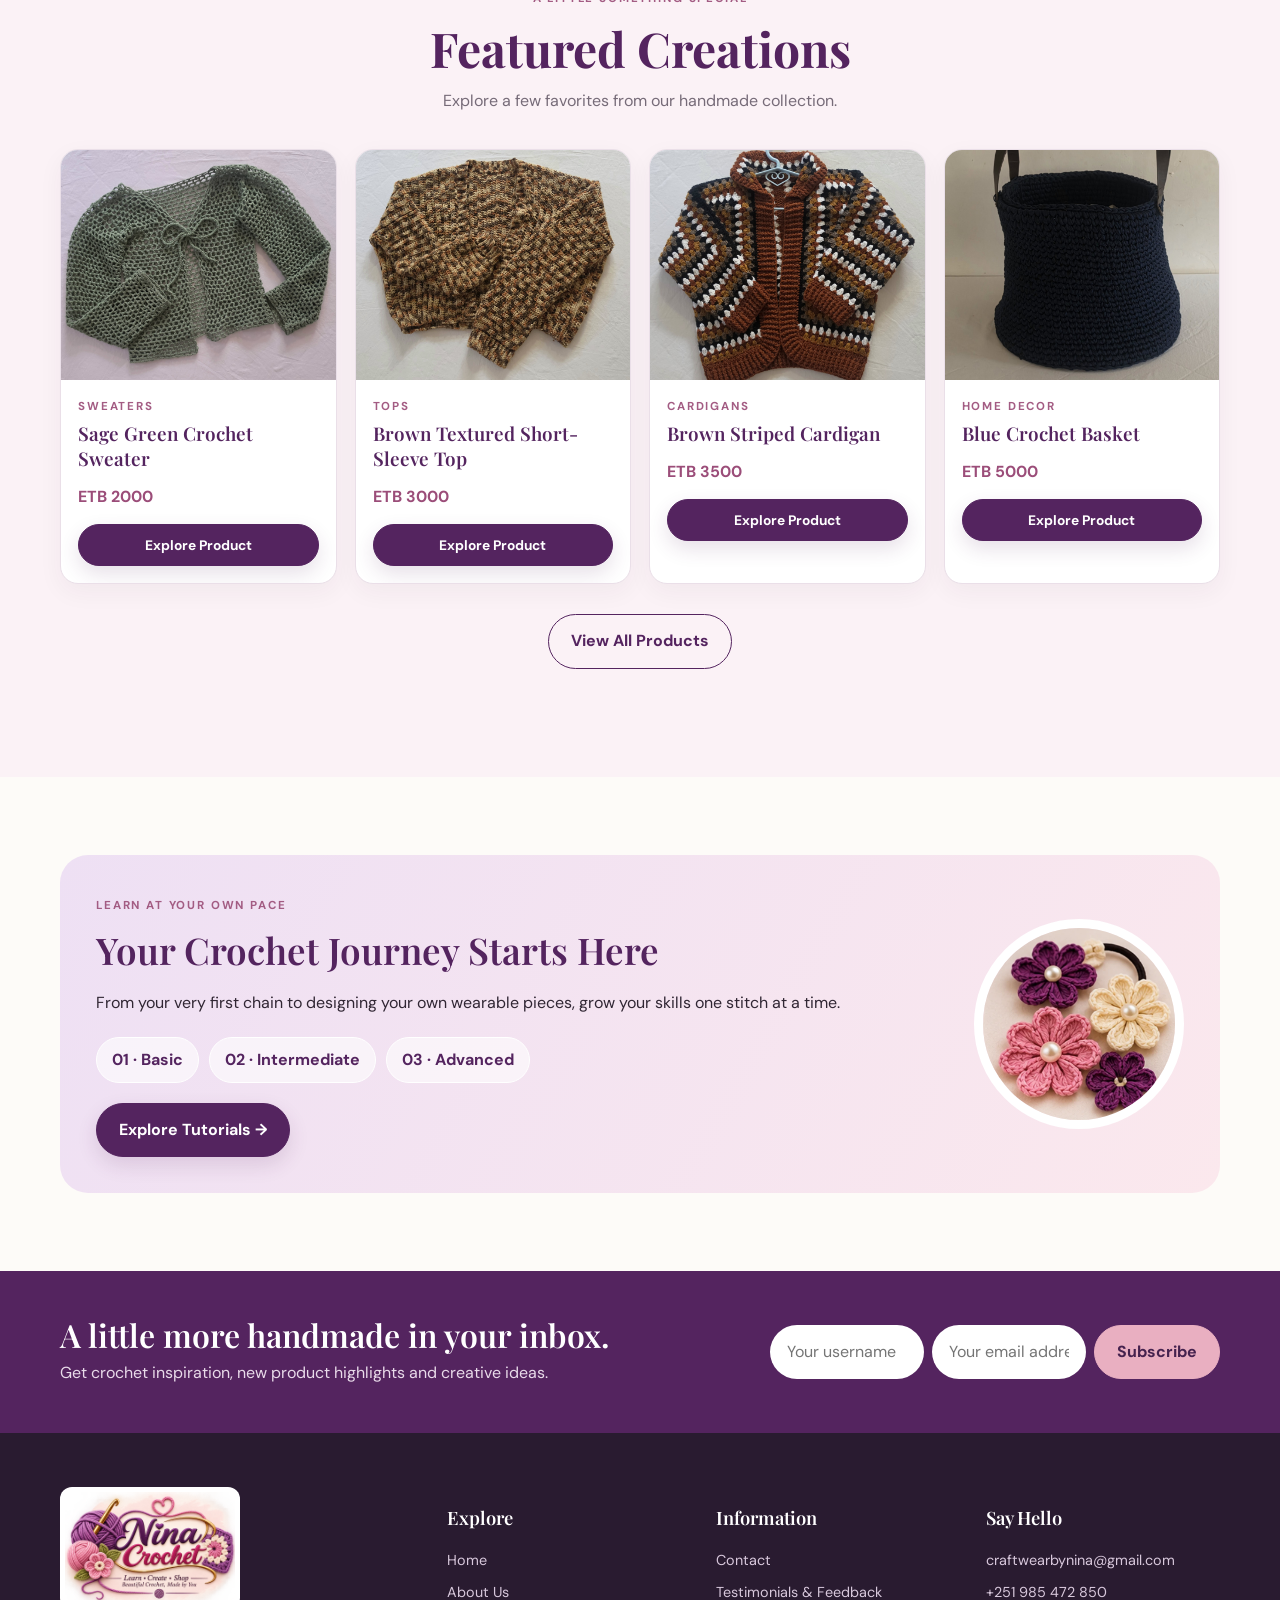
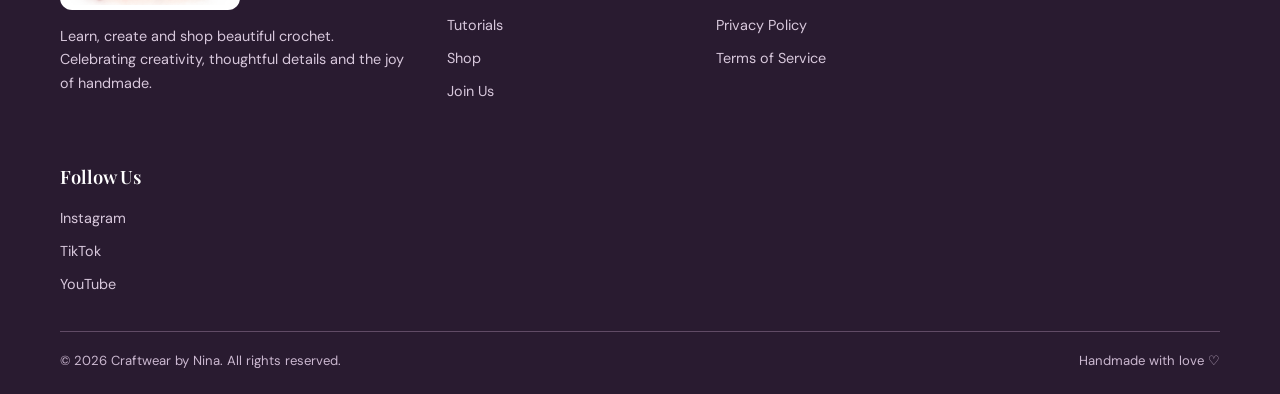
==== commit 57e8514e: "Add files via upload" ====
--- a/index.html
+++ b/index.html
@@ -1,11 +1,471 @@
-<!doctype html><html lang="en"><head><meta charset="utf-8"><meta name="viewport" content="width=device-width,initial-scale=1"><meta name="description" content="Discover handmade crochet fashion, accessories and tutorials with Craftwear by Nina."><title>Craftwear by Nina | Handmade Crochet</title><link rel="icon" href="assets/logo/nina-crochet-logo.png"><link rel="stylesheet" href="css/style.css"></head><body>
-<div class="topbar"><div class="container"><span>✉ <a href="mailto:craftwearbynina@gmail.com">craftwearbynina@gmail.com</a>　|　☎ <a href="tel:+251985472850">+251 985 472 850</a></span><span><a href="https://instagram.com/craftwear_bynina" target="_blank" rel="noopener">Instagram</a>　<a href="https://tiktok.com/@craftwear_bynina" target="_blank" rel="noopener">TikTok</a>　<a href="https://www.youtube.com/@netsizeru6350" target="_blank" rel="noopener">YouTube</a></span></div></div>
-<header class="site-header"><div class="container nav-wrap"><a class="brand" href="index.html"><img src="assets/logo/nina-crochet-logo.png" alt="Craftwear by Nina logo"></a><nav class="nav-links" data-nav><a class="active" href="index.html">Home</a><a href="about.html">About Us</a><a href="tutorials.html">Tutorials</a><a href="shop.html">Shop</a><a href="contact.html">Contact</a><a href="testimonials.html">Testimonials & Feedback</a><a href="privacy.html">Privacy</a><a href="terms.html">Terms</a></nav><div class="nav-actions"><a class="icon-button cart-link" href="shop.html#cart" aria-label="Shopping cart">♡<span class="cart-count" data-cart-count>0</span></a><button class="icon-button" data-theme-toggle aria-label="Toggle theme">☼</button><button class="icon-button menu-toggle" data-menu-toggle aria-label="Open menu" aria-expanded="false">☰</button></div></div></header>
-<main><section class="hero"><div class="container hero-inner"><div class="hero-copy"><span class="eyebrow">Handmade with love · Made to be treasured</span><h1>Create Something <span class="script">Beautiful.</span></h1><p>Made by hand. Worn with love. Discover crochet pieces shaped by creativity, care and thoughtful craftsmanship.</p><div class="hero-actions"><a class="button" href="shop.html">Explore Shop ↗</a><a class="button button-outline" href="tutorials.html">Start Learning →</a></div><div class="hero-dots"><span></span><span></span><span></span></div></div><div class="hero-art"><div class="hero-slide active"><img src="Nina Craftwear Crochet Collection.png" alt="Nina Crochet brand moodboard with crochet fashion"></div></div></div></section>
-<section class="section"><div class="container"><div class="section-heading"><span class="eyebrow">Find your favorite</span><h2>Explore Our Categories</h2><p>Thoughtful handmade pieces for your wardrobe, your home and the people you love.</p></div><div class="category-grid">
-<a class="category-card" href="shop.html?category=Sweaters"><img src="assets/gallery/20261123_111408.jpg" alt="Crochet sweater"><h3>Sweaters</h3></a><a class="category-card" href="shop.html?category=Tops"><img src="assets/gallery/20261123_125306.jpg" alt="Crochet top"><h3>Tops</h3></a><a class="category-card" href="shop.html?category=Cardigans"><img src="assets/gallery/20261123_115301.jpg" alt="Crochet cardigan"><h3>Cardigans</h3></a><a class="category-card" href="shop.html?category=Bags"><img src="assets/gallery/20261123_124852.jpg" alt="Crochet bag"><h3>Bags</h3></a><a class="category-card" href="shop.html?category=Dresses"><img src="assets/gallery/20261123_124852.jpg" alt="Crochet dress"><h3>Dresses</h3></a><a class="category-card" href="shop.html?category=Accessories"><img src="assets/gallery/scarf1.jpg" alt="Crochet accessories"><h3>Accessories</h3></a><a class="category-card" href="shop.html?category=Home%20Decor"><img src="assets/gallery/circle table1.jpg" alt="Crochet blanket"><h3>Home Decor</h3></a><a class="category-card" href="shop.html?category=Plushies"><img src="assets/products/crochet-14.webp" alt="Crochet teddy bear"><h3>Plushies</h3></a></div></div></section>
-<section class="section" style="background:#fbf2f6"><div class="container"><div class="section-heading"><span class="eyebrow">A little something special</span><h2>Featured Creations</h2><p>Explore a few favorites from our handmade collection.</p></div><div class="product-grid" id="home-featured"></div><div class="center-action"><a class="button button-outline" href="shop.html">View All Products</a></div></div></section>
-<section class="section"><div class="container"><div class="learning-banner"><div><span class="eyebrow">Learn at your own pace</span><h2 style="font:600 2.3rem 'Playfair Display',serif;color:var(--plum);margin:8px 0">Your Crochet Journey Starts Here</h2><p>From your very first chain to designing your own wearable pieces, grow your skills one stitch at a time.</p><div class="level-pills"><span>01 · Basic</span><span>02 · Intermediate</span><span>03 · Advanced</span></div><a class="button" href="tutorials.html">Explore Tutorials →</a></div><img src="assets/products/crochet-12.webp" alt="Handmade crochet flowers" style="width:210px;height:210px;object-fit:cover;border-radius:50%;border:9px solid #fff"></div></div></section>
-<section class="newsletter"><div class="container newsletter-inner"><div><h2>A little more handmade in your inbox.</h2><p>Get crochet inspiration, new product highlights and creative ideas.</p></div><form data-newsletter><input type="email" placeholder="Your email address" required aria-label="Email address"><button class="button" type="submit">Subscribe</button></form></div></section></main>
-<footer class="site-footer"><div class="container"><div class="footer-grid"><div><img class="footer-logo" src="assets/logo/nina-crochet-logo.png" alt="Craftwear by Nina"><p>Learn, create and shop beautiful crochet. Celebrating creativity, thoughtful details and the joy of handmade.</p></div><div><h3>Explore</h3><div class="footer-links"><a href="index.html">Home</a><a href="about.html">About Us</a><a href="tutorials.html">Tutorials</a><a href="shop.html">Shop</a></div></div><div><h3>Information</h3><div class="footer-links"><a href="contact.html">Contact</a><a href="testimonials.html">Testimonials & Feedback</a><a href="privacy.html">Privacy Policy</a><a href="terms.html">Terms of Service</a></div></div><div><h3>Say Hello</h3><div class="footer-links"><a href="mailto:craftwearbynina@gmail.com">craftwearbynina@gmail.com</a><a href="tel:+251985472850">+251 985 472 850</a><a href="https://instagram.com/craftwear_bynina">Instagram</a><a href="https://tiktok.com/@craftwear_bynina">TikTok</a>　<a href="https://www.youtube.com/@netsizeru6350" target="_blank" rel="noopener">YouTube</a></div></div></div><div class="footer-bottom"><span>© <span data-year></span> Craftwear by Nina. All rights reserved.</span><span>Handmade with love ♡</span></div></div></footer>
-<script src="js/products.js"></script><script src="js/cart.js"></script><script src="js/main.js"></script><script>const featured=document.querySelector('#home-featured');if(featured)featured.innerHTML=[PRODUCTS[0],PRODUCTS[1],PRODUCTS[4],PRODUCTS[17]].map(p=>`<article class="product-card"><a class="product-photo" href="shop.html"><img src="${p.image}" alt="${p.name}"></a><div class="product-info"><span class="eyebrow">${p.category}</span><h3>${p.name}</h3><div class="product-meta"><span>${p.price==null?'Contact for price':`ETB ${p.price}`}</span></div><a class="button button-small" href="shop.html">Explore Product</a></div></article>`).join('');</script></body></html>
+
+<!doctype html>
+<html lang="en">
+<head>
+  <meta charset="utf-8">
+  <meta name="viewport" content="width=device-width, initial-scale=1">
+
+  <link rel="canonical" href="https://ninacraftwear.com/">
+  <meta name="description" content="Discover handmade crochet fashion, accessories and tutorials with Craftwear by Nina.">
+
+  <title>Craftwear by Nina | Handmade Crochet</title>
+
+  <link rel="icon" href="assets/logo/nina-crochet-logo.png">
+  <link rel="stylesheet" href="css/style.css">
+
+  <script type="application/ld+json">
+  {
+    "@context": "https://schema.org",
+    "@type": "WebSite",
+    "name": "Craftwear by Nina",
+    "alternateName": [
+      "Craft Wear by Nina",
+      "Nina Craftwear"
+    ],
+    "url": "https://ninacraftwear.com/"
+  }
+  </script>
+</head>
+
+<body>
+
+  <!-- TOP BAR -->
+  <div class="topbar">
+    <div class="container">
+      <span>
+        ✉
+        <a href="mailto:craftwearbynina@gmail.com">craftwearbynina@gmail.com</a>
+        |
+        ☎
+        <a href="tel:+251985472850">+251 985 472 850</a>
+      </span>
+
+      <span>
+        <a href="https://instagram.com/craftwear_bynina" target="_blank" rel="noopener">Instagram</a>
+        <a href="https://tiktok.com/@craftwear_bynina" target="_blank" rel="noopener">TikTok</a>
+        <a href="https://www.youtube.com/@craftwear_bynina" target="_blank" rel="noopener">YouTube</a>
+      </span>
+    </div>
+  </div>
+
+
+  <!-- HEADER -->
+  <header class="site-header">
+    <div class="container nav-wrap">
+
+      <a class="brand" href="index.html">
+        <img src="assets/logo/nina-crochet-logo.png" alt="Craftwear by Nina logo">
+      </a>
+
+      <nav class="nav-links" data-nav>
+        <a class="active" href="index.html">Home</a>
+        <a href="about.html">About Us</a>
+        <a href="tutorials.html">Tutorials</a>
+        <a href="shop.html">Shop</a>
+        <a href="contact.html">Contact</a>
+        <a href="testimonials.html">Testimonials & Feedback</a>
+        <a href="join-us.html">Join Us</a>
+        <a href="privacy.html">Privacy</a>
+        <a href="terms.html">Terms</a>
+      </nav>
+
+      <div class="nav-actions">
+        <a class="icon-button cart-link" href="shop.html#cart" aria-label="Shopping cart">
+          ♡
+          <span class="cart-count" data-cart-count>0</span>
+        </a>
+
+        <button class="icon-button" data-theme-toggle aria-label="Toggle theme">
+          ☼
+        </button>
+
+        <button class="icon-button menu-toggle" data-menu-toggle aria-label="Open menu" aria-expanded="false">
+          ☰
+        </button>
+      </div>
+
+    </div>
+  </header>
+
+
+  <main>
+
+    <!-- HERO SECTION -->
+    <section class="hero">
+      <div class="container hero-inner">
+
+        <div class="hero-copy">
+          <span class="eyebrow">
+            Handmade with love · Made to be treasured
+          </span>
+
+          <h1>
+            Create Something
+            <span class="script">Beautiful.</span>
+          </h1>
+
+          <p>
+            Made by hand. Worn with love. Discover crochet pieces shaped by
+            creativity, care and thoughtful craftsmanship.
+          </p>
+
+          <div class="hero-actions">
+            <a class="button" href="shop.html">Explore Shop ↗</a>
+            <a class="button button-outline" href="tutorials.html">Start Learning →</a>
+          </div>
+
+          <div class="hero-dots">
+            <span></span>
+            <span></span>
+            <span></span>
+          </div>
+        </div>
+
+        <div class="hero-art">
+          <div class="hero-slide active">
+            <img
+              src="Nina Craftwear Crochet Collection.png"
+              alt="Nina Crochet brand moodboard with crochet fashion">
+          </div>
+        </div>
+
+      </div>
+    </section>
+
+
+    <!-- CATEGORIES -->
+    <section class="section">
+      <div class="container">
+
+        <div class="section-heading">
+          <span class="eyebrow">Find your favorite</span>
+          <h2>Explore Our Categories</h2>
+          <p>
+            Thoughtful handmade pieces for your wardrobe, your home and the
+            people you love.
+          </p>
+        </div>
+
+        <div class="category-grid">
+
+          <a class="category-card" href="shop.html?category=Sweaters">
+            <img src="assets/gallery/20261123_111408.jpg" alt="Crochet sweater">
+            <h3>Sweaters</h3>
+          </a>
+
+          <a class="category-card" href="shop.html?category=Tops">
+            <img src="assets/gallery/20261123_125306.jpg" alt="Crochet top">
+            <h3>Tops</h3>
+          </a>
+
+          <a class="category-card" href="shop.html?category=Cardigans">
+            <img src="assets/gallery/20261123_115301.jpg" alt="Crochet cardigan">
+            <h3>Cardigans</h3>
+          </a>
+
+          <a class="category-card" href="shop.html?category=Bags">
+            <img src="assets/gallery/20261123_124852.jpg" alt="Crochet bag">
+            <h3>Bags</h3>
+          </a>
+
+          <!-- DRESSES CHANGED TO SCARVES -->
+          <a class="category-card" href="shop.html?category=Scarves">
+            <img src="assets/gallery/scarf1.jpg" alt="Pink handmade crochet scarf">
+            <h3>Scarves</h3>
+          </a>
+
+          <!-- ACCESSORIES IMAGE LEFT EMPTY FOR YOUR OWN IMAGE -->
+          <a class="category-card" href="shop.html?category=Accessories">
+            <img alt="Crochet accessories">
+            <h3>Accessories</h3>
+          </a>
+
+          <a class="category-card" href="shop.html?category=Home%20Decor">
+            <img src="assets/gallery/circle table1.jpg" alt="Crochet blanket">
+            <h3>Home Decor</h3>
+          </a>
+
+          <a class="category-card" href="shop.html?category=Plushies">
+            <img src="assets/products/crochet-14.webp" alt="Crochet teddy bear">
+            <h3>Plushies</h3>
+          </a>
+
+        </div>
+      </div>
+    </section>
+
+
+    <!-- FEATURED CREATIONS -->
+    <section class="section" style="background:#fbf2f6">
+      <div class="container">
+
+        <div class="section-heading">
+          <span class="eyebrow">A little something special</span>
+          <h2>Featured Creations</h2>
+          <p>
+            Explore a few favorites from our handmade collection.
+          </p>
+        </div>
+
+        <div class="product-grid" id="home-featured"></div>
+
+        <div class="center-action">
+          <a class="button button-outline" href="shop.html">
+            View All Products
+          </a>
+        </div>
+
+      </div>
+    </section>
+
+
+    <!-- TUTORIAL BANNER -->
+    <section class="section">
+      <div class="container">
+
+        <div class="learning-banner">
+
+          <div>
+            <span class="eyebrow">Learn at your own pace</span>
+
+            <h2 style="font:600 2.3rem 'Playfair Display',serif;color:var(--plum);margin:8px 0">
+              Your Crochet Journey Starts Here
+            </h2>
+
+            <p>
+              From your very first chain to designing your own wearable
+              pieces, grow your skills one stitch at a time.
+            </p>
+
+            <div class="level-pills">
+              <span>01 · Basic</span>
+              <span>02 · Intermediate</span>
+              <span>03 · Advanced</span>
+            </div>
+
+            <a class="button" href="tutorials.html">
+              Explore Tutorials →
+            </a>
+          </div>
+
+          <img
+            src="assets/products/crochet-12.webp"
+            alt="Handmade crochet flowers"
+            style="width:210px;height:210px;object-fit:cover;border-radius:50%;border:9px solid #fff">
+
+        </div>
+      </div>
+    </section>
+
+
+    <!-- NEWSLETTER -->
+    <section class="newsletter">
+      <div class="container newsletter-inner">
+
+        <div>
+          <h2>A little more handmade in your inbox.</h2>
+          <p>
+            Get crochet inspiration, new product highlights and creative ideas.
+          </p>
+        </div>
+
+        <form data-newsletter-contact>
+
+          <input
+            type="text"
+            name="username"
+            placeholder="Your username"
+            required
+            aria-label="Your username">
+
+          <input
+            type="email"
+            name="email"
+            placeholder="Your email address"
+            required
+            aria-label="Email address">
+
+          <button class="button" type="submit">
+            Subscribe
+          </button>
+
+        </form>
+
+      </div>
+    </section>
+
+  </main>
+
+
+  <!-- FOOTER -->
+  <footer class="site-footer">
+    <div class="container">
+
+      <div class="footer-grid">
+
+        <div>
+          <img
+            class="footer-logo"
+            src="assets/logo/nina-crochet-logo.png"
+            alt="Craftwear by Nina">
+
+          <p>
+            Learn, create and shop beautiful crochet. Celebrating creativity,
+            thoughtful details and the joy of handmade.
+          </p>
+        </div>
+
+
+        <div>
+          <h3>Explore</h3>
+
+          <div class="footer-links">
+            <a href="index.html">Home</a>
+            <a href="about.html">About Us</a>
+            <a href="tutorials.html">Tutorials</a>
+            <a href="shop.html">Shop</a>
+            <a href="join-us.html">Join Us</a>
+          </div>
+        </div>
+
+
+        <div>
+          <h3>Information</h3>
+
+          <div class="footer-links">
+            <a href="contact.html">Contact</a>
+            <a href="testimonials.html">Testimonials & Feedback</a>
+            <a href="privacy.html">Privacy Policy</a>
+            <a href="terms.html">Terms of Service</a>
+          </div>
+        </div>
+
+
+        <div>
+          <h3>Say Hello</h3>
+
+          <div class="footer-links">
+            <a href="mailto:craftwearbynina@gmail.com">
+              craftwearbynina@gmail.com
+            </a>
+
+            <a href="tel:+251985472850">
+              +251 985 472 850
+            </a>
+          </div>
+        </div>
+
+
+        <!-- SOCIAL LINKS WITH CONSISTENT SPACING -->
+        <div>
+          <h3>Follow Us</h3>
+
+          <div class="footer-links">
+            <a href="https://instagram.com/craftwear_bynina" target="_blank" rel="noopener">
+              Instagram
+            </a>
+
+            <a href="https://tiktok.com/@craftwear_bynina" target="_blank" rel="noopener">
+              TikTok
+            </a>
+
+            <a href="https://www.youtube.com/@craftwear_bynina" target="_blank" rel="noopener">
+              YouTube
+            </a>
+          </div>
+        </div>
+
+      </div>
+
+
+      <div class="footer-bottom">
+        <span>
+          © <span data-year></span> Craftwear by Nina. All rights reserved.
+        </span>
+
+        <span>Handmade with love ♡</span>
+      </div>
+
+    </div>
+  </footer>
+
+
+  <!-- EXISTING SITE SCRIPTS -->
+  <script src="js/products.js"></script>
+  <script src="js/cart.js"></script>
+  <script src="js/main.js"></script>
+
+
+  <!-- FEATURED PRODUCTS -->
+  <script>
+    const featured = document.querySelector('#home-featured');
+
+    if (featured) {
+      featured.innerHTML = [
+        PRODUCTS[0],
+        PRODUCTS[1],
+        PRODUCTS[4],
+        PRODUCTS[17]
+      ].map(p => `
+        <article class="product-card">
+
+          <a class="product-photo" href="shop.html">
+            <img src="${p.image}" alt="${p.name}">
+          </a>
+
+          <div class="product-info">
+
+            <span class="eyebrow">${p.category}</span>
+
+            <h3>${p.name}</h3>
+
+            <div class="product-meta">
+              <span>
+                ${p.price == null ? 'Contact for price' : `ETB ${p.price}`}
+              </span>
+            </div>
+
+            <a class="button button-small" href="shop.html">
+              Explore Product
+            </a>
+
+          </div>
+        </article>
+      `).join('');
+    }
+  </script>
+
+
+  <!-- NEWSLETTER EMAIL DRAFT -->
+  <script>
+    const newsletterForm = document.querySelector('[data-newsletter-contact]');
+
+    if (newsletterForm) {
+      newsletterForm.addEventListener('submit', function(event) {
+        event.preventDefault();
+
+        const formData = new FormData(newsletterForm);
+
+        const username = formData.get('username').trim();
+        const email = formData.get('email').trim();
+
+        const subject = 'New Craftwear by Nina Newsletter Subscription';
+
+        const body =
+          `A new person has subscribed to the Craftwear by Nina newsletter.\n\n` +
+          `Username: ${username}\n` +
+          `Email: ${email}`;
+
+        if (window.NinaEmail && window.NinaEmail.openCompose) {
+          window.NinaEmail.openCompose(subject, body);
+          alert('Your email app is opening with the subscription details. Please press Send to complete your subscription.');
+          newsletterForm.reset();
+        } else {
+          alert('The email function could not be opened. Please contact craftwearbynina@gmail.com.');
+        }
+      });
+    }
+  </script>
+
+</body>
+</html>
